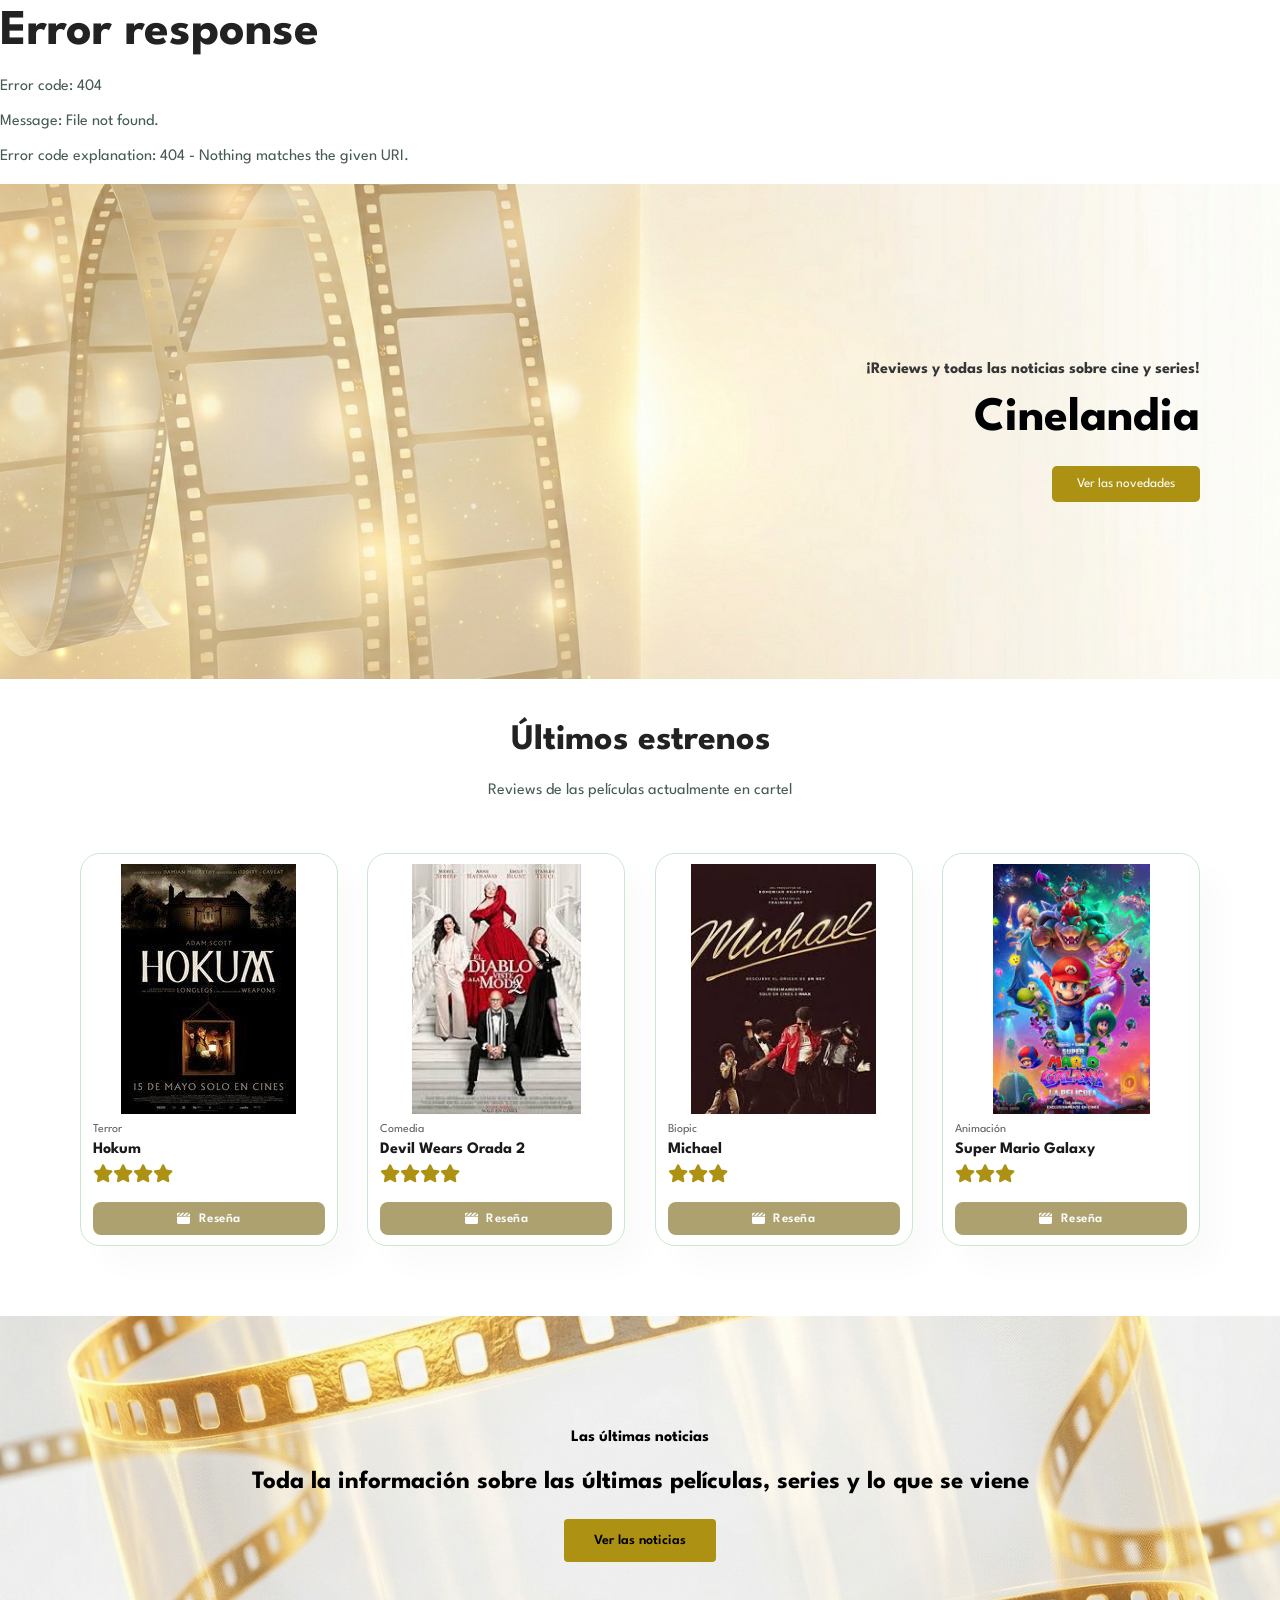
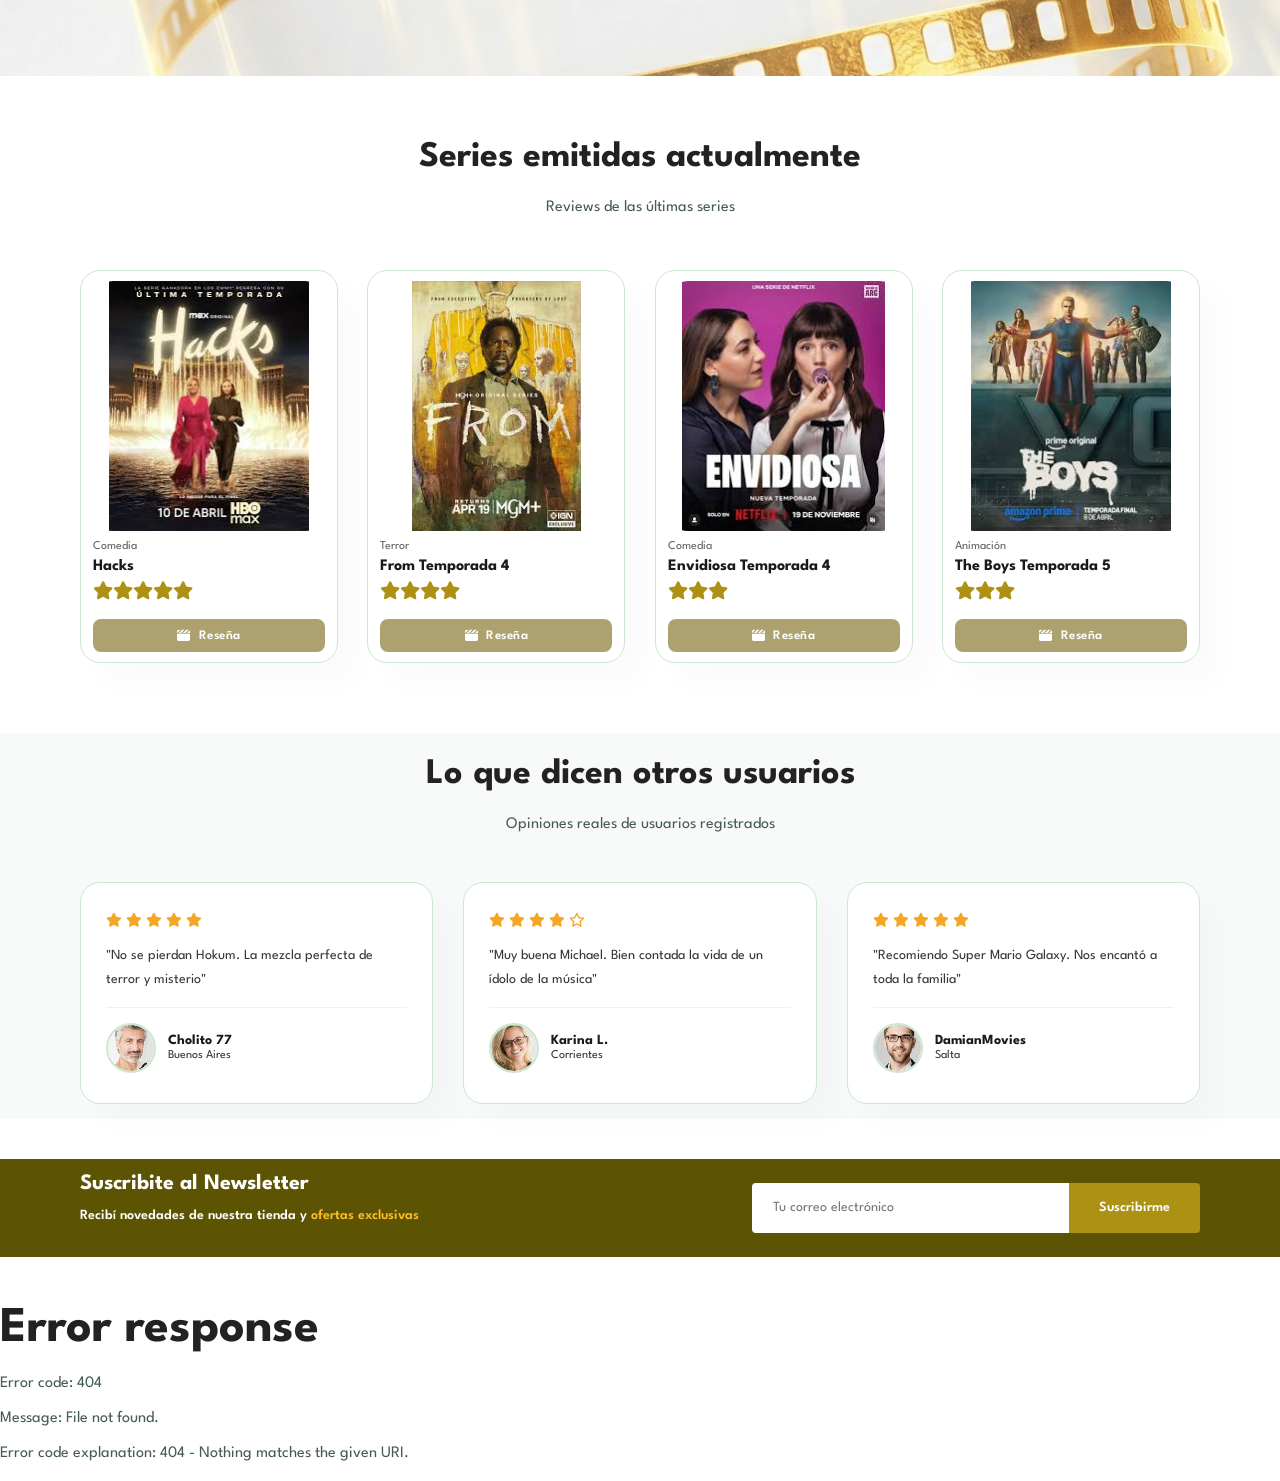
==== index.html @ fbcbed67 "Arreglar js" ====
<!DOCTYPE html>
<html lang="es">

<head>
    <meta charset="UTF-8">
    <meta http-equiv="X-UA-Compatible" content="IE=edge">
    <meta name="viewport" content="width=device-width, initial-scale=1.0">
    <title>Cinelandia</title>
    <!-- Font Awesome: librería de íconos -->
    <link rel="stylesheet" href="https://cdnjs.cloudflare.com/ajax/libs/font-awesome/6.5.2/css/all.min.css">
    <!-- Hoja de estilos principal -->
    <link rel="stylesheet" href="styles.css">
    <script src="js/loadComponents.js"></script>
</head>

<body>

    <div id="header-container"></div>

    <main>

        <!-- ==================== HERO ==================== -->
        <!-- Sección principal con imagen de fondo y llamada a la acción -->
        <section class="hero">
            <div class="hero-content">
                <h4>¡Reviews y todas las noticias sobre cine y series!</h4>
                <h1>Cinelandia</h1>
                <button>Ver las novedades</button>
            </div>
        </section>

        <!-- ==================== PELICULAS ==================== -->
        <!-- Sección de peliculas destacadas usando Flexbox -->
        <section class="section-productos section-p1">
            <h2>Últimos estrenos</h2>
            <p>Reviews de las películas actualmente en cartel</p>
            <div class="productos-container">

                <!-- Card de producto -->
                <div class="producto">
                    <img src="img/productos/Hokum.jpg" alt="Hokum">
                    <div class="producto-descripcion">
                        <span>Terror</span>
                        <h5>Hokum</h5>
                        <h4><i class="fa-solid fa-star"></i><i class="fa-solid fa-star"></i><i class="fa-solid fa-star"></i><i class="fa-solid fa-star"></i></h4>
                    </div>
                    <a href="#" class="carrito">
                        <i class="fa-solid fa-clapperboard"></i> Reseña
                    </a>
                </div>

                <div class="producto">
                    <img src="img/productos/DevilWearsPrada2.jpg" alt="Devil Wears Prada 2">
                    <div class="producto-descripcion">
                        <span>Comedia</span>
                        <h5>Devil Wears Orada 2</h5>
                        <h4><i class="fa-solid fa-star"></i><i class="fa-solid fa-star"></i><i class="fa-solid fa-star"></i><i class="fa-solid fa-star"></i></h4>
                    </div>
                    <a href="#" class="carrito">
                        <i class="fa-solid fa-clapperboard"></i> Reseña
                    </a>
                </div>

                <div class="producto">
                    <img src="img/productos/Michael.jpg" alt="Michael">
                    <div class="producto-descripcion">
                        <span>Biopic</span>
                        <h5>Michael</h5>
                        <h4><i class="fa-solid fa-star"></i><i class="fa-solid fa-star"></i><i class="fa-solid fa-star"></i></h4>
                    </div>
                    <a href="#" class="carrito">
                        <i class="fa-solid fa-clapperboard"></i> Reseña
                    </a>
                </div>

                <div class="producto">
                    <img src="img/productos/SuperMarioGalaxy.jpg" alt="Super Mario Galaxy">
                    <div class="producto-descripcion">
                        <span>Animación</span>
                        <h5>Super Mario Galaxy</h5>
                        <h4><i class="fa-solid fa-star"></i><i class="fa-solid fa-star"></i><i class="fa-solid fa-star"></i></h4>
                    </div>
                    <a href="#" class="carrito">
                        <i class="fa-solid fa-clapperboard"></i> Reseña
                    </a>
                </div>
            </div>
        </section>

        <!-- ==================== BANNER ==================== -->
        <!-- Sección promocional sobre las noticias con imagen de fondo -->
        <section class="banner section-m1">
            <h4>Las últimas noticias</h4>
            <h2>Toda la información sobre las últimas películas, series y lo que se viene</h2>
            <button>Ver las noticias</button>
        </section>

        <!-- ==================== SERIES ==================== -->
        <!-- Sección de series destacadas usando Flexbox -->
        <section class="section-productos section-p2">
            <h2>Series emitidas actualmente</h2>
            <p>Reviews de las últimas series</p>
            <div class="productos-container">

                <!-- Card de producto -->
                <div class="producto">
                    <img src="img/productos/Hacks.jpg" alt="Hacks">
                    <div class="producto-descripcion">
                        <span>Comedia</span>
                        <h5>Hacks</h5>
                        <h4><i class="fa-solid fa-star"></i><i class="fa-solid fa-star"></i><i class="fa-solid fa-star"></i><i class="fa-solid fa-star"></i><i class="fa-solid fa-star"></i></h4>
                    </div>
                    <a href="#" class="carrito">
                        <i class="fa-solid fa-clapperboard"></i> Reseña
                    </a>
                </div>

                <div class="producto">
                    <img src="img/productos/From4.jpg" alt="From Temporada 4">
                    <div class="producto-descripcion">
                        <span>Terror</span>
                        <h5>From Temporada 4</h5>
                        <h4><i class="fa-solid fa-star"></i><i class="fa-solid fa-star"></i><i class="fa-solid fa-star"></i><i class="fa-solid fa-star"></i></h4>
                    </div>
                    <a href="#" class="carrito">
                        <i class="fa-solid fa-clapperboard"></i> Reseña
                    </a>
                </div>

                <div class="producto">
                    <img src="img/productos/Envidiosa4.jpg" alt="Envidiosa Temporada 4">
                    <div class="producto-descripcion">
                        <span>Comedia</span>
                        <h5>Envidiosa Temporada 4</h5>
                        <h4><i class="fa-solid fa-star"></i><i class="fa-solid fa-star"></i><i class="fa-solid fa-star"></i></h4>
                    </div>
                    <a href="#" class="carrito">
                        <i class="fa-solid fa-clapperboard"></i> Reseña
                    </a>
                </div>

                <div class="producto">
                    <img src="img/productos/TheBoys5.jpg" alt="The Boys Temporada 5">
                    <div class="producto-descripcion">
                        <span>Animación</span>
                        <h5>The Boys Temporada 5</h5>
                        <h4><i class="fa-solid fa-star"></i><i class="fa-solid fa-star"></i><i class="fa-solid fa-star"></i></h4>
                    </div>
                    <a href="#" class="carrito">
                        <i class="fa-solid fa-clapperboard"></i> Reseña
                    </a>
                </div>
            </div>
        </section>

        <!-- ==================== RESEÑAS ==================== -->
        <!-- Sección de opiniones de clientes usando CSS Grid (3 columnas) -->
        <section class="section-resenias section-p1 section-m1">
            <h2>Lo que dicen otros usuarios</h2>
            <p>Opiniones reales de usuarios registrados</p>
            <div class="resenias-container">

                <div class="resenia-card">
                    <div class="resenia-estrellas">
                        <i class="fas fa-star"></i>
                        <i class="fas fa-star"></i>
                        <i class="fas fa-star"></i>
                        <i class="fas fa-star"></i>
                        <i class="fas fa-star"></i>
                    </div>
                    <p>"No se pierdan Hokum. La mezcla perfecta de terror y misterio"</p>
                    <div class="resenia-autor">
                        <img src="img/people/Cholito77.png" alt="Cholito77">
                        <div>
                            <h5>Cholito 77</h5>
                            <span>Buenos Aires</span>
                        </div>
                    </div>
                </div>

                <div class="resenia-card">
                    <div class="resenia-estrellas">
                        <i class="fas fa-star"></i>
                        <i class="fas fa-star"></i>
                        <i class="fas fa-star"></i>
                        <i class="fas fa-star"></i>
                        <i class="far fa-star"></i>
                    </div>
                    <p>"Muy buena Michael. Bien contada la vida de un ídolo de la música"</p>
                    <div class="resenia-autor">
                        <img src="img/people/Karina L..png" alt="Karina L.">
                        <div>
                            <h5>Karina L.</h5>
                            <span>Corrientes</span>
                        </div>
                    </div>
                </div>

                <div class="resenia-card">
                    <div class="resenia-estrellas">
                        <i class="fas fa-star"></i>
                        <i class="fas fa-star"></i>
                        <i class="fas fa-star"></i>
                        <i class="fas fa-star"></i>
                        <i class="fas fa-star"></i>
                    </div>
                    <p>"Recomiendo Super Mario Galaxy. Nos encantó a toda la familia"</p>
                    <div class="resenia-autor">
                        <img src="img/people/DamianMovies.png" alt="DamianMovies">
                        <div>
                            <h5>DamianMovies</h5>
                            <span>Salta</span>
                        </div>
                    </div>
                </div>

            </div>
        </section>

                <!-- ==================== NEWSLETTER ==================== -->
        <!-- Sección de suscripción por email -->
        <section class="newsletter section-p1 section-m1">
            <div class="newstext">
                <h4>Suscribite al Newsletter</h4>
                <p>Recibí novedades de nuestra tienda y <span>ofertas exclusivas</span></p>
            </div>
            <div class="form">
                <input type="text" placeholder="Tu correo electrónico">
                <button>Suscribirme</button>
            </div>
        </section>

    </main>

    <div id="footer-container"></div>
    <script src="js/script.js"></script>
</body>

</html>
---- styles.css ----
/* ============================================================
   ESTILOS GENERALES
   Fuente, reset de márgenes, modo oscuro, paddings y tamaños base
   ============================================================ */

/* Google Fonts - Fuente principal del proyecto */
@import url("https://fonts.googleapis.com/css2?family=Spartan:wght@100;200;300;400;500;600;700;800;900&display=swap");

:root{

    --bg:#ffffff;

    --text:#222;

    --header:#ffffff;

    --card:#ffffff;

    --newsletter:#041e42;

}


/* ===============================
   BOTÓN MODO OSCURO
================================ */

.dark-btn{
    margin-left:20px;
    padding:8px 12px;
    border-radius:6px;
    border:2px solid #088178;
    background:white;
    color:#088178;
    cursor:pointer;
    transition:.3s;
    font-size:18px;
}

.dark-btn:hover{

    background:#088178;
    color:white;
}

body{
    background:var(--bg);
    color:var(--text);
}
.header{
    background:var(--header);
}
.newsletter{

    background:var(--newsletter);
}

/* Reset general: elimina márgenes y paddings por defecto del navegador */
* {
    margin: 0;
    padding: 0;
    box-sizing: border-box;
    font-family: "Spartan", sans-serif;
}

html {
    scroll-behavior: smooth;
}

/* Tipografía base */
h1 {
    font-size: 50px;
    line-height: 64px;
    color: #222;
}

h2 {
    font-size: 36px;
    line-height: 54px;
    color: #222;
}

h4 {
    font-size: 20px;
    color: #222;
}

h6 {
    font-weight: 700;
    font-size: 12px;
}

p {
    font-size: 16px;
    color: #465b52;
    margin: 15px 0 20px 0;
}

body {
    width: 100%;
}


/* Clases utilitarias de espaciado reutilizadas en varias secciones */
.section-p1 {
    padding: 15px 80px;
}

/* Clases utilitarias de espaciado reutilizadas en varias secciones */
.section-p2 {
    padding: 15px 80px;
}

.section-m1 {
    margin: 40px 0;
}


/* ============================================================
   HEADER Y NAVEGACIÓN
   Barra superior fija con logo y menú
   ============================================================ */

.header {
    display: flex;
    align-items: center;
    justify-content: space-between;
    padding: 20px 80px;
    background-color: #000000;
    box-shadow: 0 5px 15px rgba(0, 0, 0, 0.06);
    /* El header queda fijo en la parte superior al hacer scroll */
    z-index: 999;
    position: sticky;
    top: 0;
    left: 0;
}

/* Lista de navegación horizontal */
.navbar {
    display: flex;
    align-items: center;
    justify-content: center;
}

.navbar li {
    list-style: none;
    padding: 0 20px;
}

.navbar a.active {
    color:#088178;
    border-bottom:2px solid #088178;
}

.navbar a {
    text-decoration: none;
    font-size: 16px;
    font-weight: 600;
    color: #ffffff;
    transition: 0.3s ease;
}

.navbar a:hover {
    color: #ad9112;
}

/* Botón hamburguesa - oculto en desktop, visible en mobile */
.mobile {
    display: none;
    align-items: center;
}

/* Botón cerrar menú mobile */
.close {
    display: none;
}

/* Responsive: menú deslizante desde la derecha en pantallas pequeñas */
@media (max-width: 799px) {
    .navbar {
        display: flex;
        flex-direction: column;
        align-items: flex-start;
        justify-content: flex-start;
        position: fixed;
        top: 0;
        right: -300px;
        height: 100vh;
        width: 300px;
        background-color: #e3e6f3;
        box-shadow: 0 40px 60px rgba(0, 0, 0, 0.1);
        padding: 80px 0 0 10px;
        transition: 0.3s;
    }

    .navbar li {
        margin-bottom: 25px;
    }

    .mobile {
        display: flex;
        align-items: center;
    }

    .mobile i {
        color: #1a1a1a;
        font-size: 24px;
        padding-left: 20px;
    }

    /* Clase que se agrega con JS para mostrar el menú */
    .active {
        right: 0px;
    }

    .close {
        display: initial;
        position: absolute;
        top: 30px;
        left: 30px;
        color: #222;
        font-size: 24px;
    }
}


/* ============================================================
   HERO
   Sección principal con imagen de fondo y texto destacado
   ============================================================ */

.hero {
    background-image: url('../img/hero_banner_image.png');
    display: flex;
    align-items: center;
    justify-content: flex-end;
    height: 55vh;
    width: 100%;
    background-size: cover;
    background-position: top 5% center;
    padding: 0 80px;
    margin-bottom: 20px;
}

.hero .hero-content {
    width: 50%;
    display: flex;
    flex-direction: column;
    align-items: flex-end;
    text-align: center;
    z-index: 1;
}

.hero .hero-content h4 {
    color: #343535;
    margin-bottom: 10px;
    font-size: 1rem;
}

.hero .hero-content h2 {
    color: #424242;
    font-size: 2.5rem;
    margin-bottom: 10px;
}

.hero .hero-content h1 {
    color: #000103;
    font-size: 3rem;
    margin-bottom: 15px;
}

.hero .hero-content p {
    color: #555;
    margin-bottom: 20px;
}

.hero .hero-content button {
    background-color: #ad9112;
    color: white;
    border: none;
    padding: 12px 25px;
    border-radius: 5px;
    cursor: pointer;
    transition: background-color 0.3s ease;
}

.hero .hero-content button:hover {
    background-color: #8a7502;
}

/* Responsive Hero */
@media (max-width: 1200px) {
    .hero { padding: 0 60px; }
    .hero .hero-content { width: 55%; }
}

@media (max-width: 992px) {
    .hero { height: 85vh; padding: 0 60px; }
    .hero .hero-content { width: 60%; }
    .hero .hero-content h1 { font-size: 2.5rem; }
    .hero .hero-content h2 { font-size: 2.2rem; }
    .hero .hero-content p { font-size: 0.9rem; }
}

@media (max-width: 768px) {
    .hero {
        height: 70vh;
        padding: 0 40px;
        justify-content: center;
        background-position: top center;
    }
    .hero .hero-content {
        width: 80%;
        align-items: center;
        text-align: center;
    }
    .hero .hero-content h4 { font-size: 0.9rem; }
    .hero .hero-content h2 { font-size: 1.8rem; }
    .hero .hero-content h1 { font-size: 2.2rem; }
}

@media (max-width: 480px) {
    .hero { height: 60vh; padding: 0 20px; background-position: 55% center; }
    .hero .hero-content { width: 100%; }
    .hero .hero-content h4 { font-size: 0.8rem; }
    .hero .hero-content h2 { font-size: 1.5rem; }
    .hero .hero-content h1 { font-size: 1.8rem; margin-bottom: 10px; }
    .hero .hero-content p { font-size: 0.8rem; margin-bottom: 15px; }
    .hero .hero-content button { padding: 10px 20px; font-size: 0.9rem; }
}


/* ============================================================
   SECCIÓN PRODUCTOS
   Grilla de cards con imagen, descripción y precio
   Usa Flexbox para distribuir los productos
   ============================================================ */

.section-productos {
    text-align: center;
}

/* Contenedor Flexbox de las cards */
.section-productos .productos-container {
    display: flex;
    justify-content: space-between;
    padding-top: 20px;
    flex-wrap: wrap;
}

/* Card individual de producto */
.section-productos .productos-container .producto {
    width: 23%;
    min-width: 250px;
    margin: 15px 0;
    padding: 10px 12px;
    border-radius: 20px;
    border: 1px solid #cce7d0;
    cursor: pointer;
    box-shadow: 20px 20px 30px rgba(0, 0, 0, 0.02);
    transition: 0.8s ease;
    position: relative;
    display: flex;
    flex-direction: column;
}

.section-productos .productos-container .producto img {
    width: 100%;
    border-radius: 20px;
    height: 250px;
    object-fit: contain;
    display: block;
}

/* Descripción dentro de la card */
.section-productos .productos-container .producto .producto-descripcion {
    text-align: start;
    padding: 10px 0;
    min-height: 80px;
    display: flex;
    flex-direction: column;
    justify-content: flex-start;
    flex-grow: 1;
}

.section-productos .productos-container .producto .producto-descripcion span {
    color: #606063;
    font-size: 12px;
}

.section-productos .productos-container .producto .producto-descripcion h5 {
    padding-top: 7px;
    color: #1a1a1a;
    font-size: 16px;
}

/* Precio del producto */
.section-productos .productos-container .producto .producto-descripcion h4 {
    padding-top: 7px;
    font-size: 18px;
    font-weight: 700;
    color: #ad9112;
    margin-top: auto;
}

/* Efecto hover en la card */
.section-productos .productos-container .producto:hover {
    box-shadow: 20px 20px 30px rgba(0, 0, 0, 0.15);
}

/* Botón agregar al carrito */
.section-productos .productos-container .producto .carrito {
    display: flex;
    align-items: center;
    justify-content: center;
    gap: 8px;
    width: 100%;
    padding: 10px 0;
    margin-top: 8px;
    border-radius: 8px;
    background-color: #ada26f;
    color: #fff;
    font-size: 13px;
    font-weight: 600;
    text-decoration: none;
    letter-spacing: 0.5px;
    transition: background-color 0.3s ease;
}

.section-productos .productos-container .producto .carrito:hover {
    background-color: #867a45;
}

/* Responsive Productos */
@media (max-width: 1200px) {
    .section-productos .productos-container { justify-content: space-around; }
    .section-productos .productos-container .producto { margin: 15px 10px; }
}

@media (max-width: 992px) {
    .section-productos h2 { font-size: 1.8rem; }
    .section-productos p { font-size: 0.9rem; }
    .section-productos .productos-container .producto { width: 30%; min-width: 220px; }
}

@media (max-width: 768px) {
    .section-productos .productos-container .producto { width: 45%; min-width: 200px; }
    .section-productos .productos-container { justify-content: space-between; }
}

@media (max-width: 576px) {
    .section-productos { padding: 20px 10px; }
    .section-productos h2 { font-size: 1.5rem; }
    .section-productos .productos-container .producto { width: 100%; min-width: unset; margin: 10px 0; }
    .section-productos .productos-container .producto .producto-descripcion h5 { font-size: 13px; }
}


/* ============================================================
   BANNER
   Sección con imagen de fondo y texto promocional
   ============================================================ */

.banner {
    width: 100%;
    height: 40vh;
    background-image: url(img/banner/image_26705666.png);
    background-repeat: no-repeat;
    background-size: cover;
    background-position: center;
    display: flex;
    flex-direction: column;
    justify-content: center;
    align-items: center;
    text-align: center;
}

.banner h4 {
    color: #000000;
    font-size: 16px;
}

.banner h2 {
    color: #000000;
    font-size: 25px;
    padding: 10px 0;
}

.banner span {
    color: #ef3636;
}

.banner button {
    font-size: 14px;
    font-weight: 600;
    padding: 15px 30px;
    color: #000;
    background-color: #ad9112;
    border-radius: 4px;
    cursor: pointer;
    border: none;
    outline: none;
    transition: 0.2s;
}

.banner button:hover {
    background: #8a7502;
    color: #fff;
}

/* Responsive Banner */
@media (max-width: 1200px) {
    .banner { padding: 0 60px; }
    .banner h2 { font-size: 28px; }
}

@media (max-width: 992px) {
    .banner { height: 35vh; }
    .banner h2 { font-size: 26px; }
}

@media (max-width: 768px) {
    .banner { height: 30vh; padding: 0 20px; }
    .banner h4 { font-size: 14px; }
    .banner h2 { font-size: 22px; }
    .banner button { padding: 12px 20px; }
}

@media (max-width: 576px) {
    .banner { height: 25vh; }
    .banner h4 { font-size: 12px; }
    .banner h2 { font-size: 18px; }
    .banner button { padding: 10px 15px; font-size: 12px; }
}


/* ============================================================
   NEWSLETTER
   Sección de suscripción con fondo oscuro e input de email
   ============================================================ */

.newsletter {
    display: flex;
    justify-content: space-between;
    flex-wrap: wrap;
    align-items: center;
    background-repeat: no-repeat;
    background-position: 20% 30%;
    background-color: #5c5303;
}

.newsletter h4 {
    font-size: 22px;
    font-weight: 700;
    color: #fff;
}

.newsletter p {
    font-size: 14px;
    font-weight: 600;
    color: #ffffff;
}

.newsletter p span {
    color: #ffbd27;
}

/* Formulario de suscripción */
.newsletter .form {
    display: flex;
    width: 40%;
}

.newsletter .form input {
    height: 3.125rem;
    padding: 0 1.25rem;
    font-size: 14px;
    width: 100%;
    border: 1px solid transparent;
    border-radius: 4px 0 0 4px;
    outline: none;
}

.newsletter .form button {
    font-size: 14px;
    font-weight: 600;
    padding: 15px 30px;
    color: #fff;
    background-color: #ad9112;
    white-space: nowrap;
    border-radius: 0 4px 4px 0;
    cursor: pointer;
    border: none;
    outline: none;
    transition: 0.2s;
}

/* Responsive Newsletter */
@media (max-width: 1200px) {
    .newsletter { padding: 40px 60px; }
    .newsletter .form { width: 45%; }
}

@media (max-width: 992px) {
    .newsletter .form { width: 80%; }
}

@media (max-width: 768px) {
    .newsletter { flex-direction: column; align-items: flex-start; }
    .newsletter .newstext { margin-bottom: 20px; width: 100%; }
}

@media (max-width: 480px) {
    .newsletter { padding: 20px 10px; }
    .newsletter h4 { font-size: 18px; }
    .newsletter .form { width: 100%; }
    .newsletter .form button { padding: 12px 15px; }
}


/* ============================================================
   FOOTER
   Pie de página con columnas de información
   ============================================================ */

footer {
    display: flex;
    flex-wrap: wrap;
    justify-content: space-between;
}

footer .col {
    display: flex;
    flex-direction: column;
    align-items: flex-start;
    margin-bottom: 20px;
}

footer h4 {
    font-size: 14px;
    padding-bottom: 20px;
}

footer p {
    font-size: 13px;
    margin: 0 0 8px 0;
}

footer a {
    font-size: 13px;
    text-decoration: none;
    color: #222;
    margin-bottom: 10px;
}

footer .follow {
    margin-top: 20px;
}

footer .follow i {
    color: #465b52;
    padding-right: 4px;
    cursor: pointer;
}

/* Imágenes de tiendas de apps */
footer .install .row img {
    margin: 10px 0 15px 0;
    border: 1px solid #000000;
    border-radius: 6px;
}

footer .follow i:hover,
footer a:hover {
    color: #088178;
}

footer .copyright {
    width: 100%;
    text-align: center;
}

/* Responsive Footer */
@media (max-width: 1200px) {
    footer { padding: 40px 60px; }
    footer .col { padding-right: 20px; }
}

@media (max-width: 992px) {
    footer { padding: 40px 20px; }
    footer .col { width: 45%; margin-bottom: 25px; }
}

@media (max-width: 768px) {
    footer .col { width: 48%; }
    footer .copyright { margin-top: 20px; }
}

@media (max-width: 480px) {
    footer { flex-direction: column; }
    footer .col { width: 100%; margin-bottom: 30px; }
    footer .copyright { margin-top: 10px; font-size: 13px; }
}


/* ============================================================
   SECCIÓN RESEÑAS
   Opiniones de clientes usando CSS Grid de 3 columnas
   ============================================================ */

.section-resenias {
    text-align: center;
    background-color: #f8faf9;
}

.section-resenias h2 {
    font-size: 36px;
    color: #222;
}

.section-resenias > p {
    color: #465b52;
    margin-bottom: 30px;
}

/* Grid de 3 columnas para las cards */
.resenias-container {
    display: grid;
    grid-template-columns: repeat(3, 1fr);
    gap: 30px;
    padding-top: 20px;
}

/* Card individual de reseña */
.resenia-card {
    background-color: #fff;
    border: 1px solid #cce7d0;
    border-radius: 20px;
    padding: 30px 25px;
    box-shadow: 20px 20px 30px rgba(0, 0, 0, 0.02);
    transition: 0.3s ease;
    text-align: left;
    display: flex;
    flex-direction: column;
    gap: 15px;
}

.resenia-card:hover {
    box-shadow: 20px 20px 30px rgba(0, 0, 0, 0.1);
    transform: translateY(-4px);
}

/* Estrellas de calificación */
.resenia-estrellas i {
    color: #f5a623;
    font-size: 14px;
}

.resenia-card > p {
    font-size: 14px;
    color: #353535;
    line-height: 1.7;
    margin: 0;
    flex-grow: 1;
}

/* Datos del autor de la reseña */
.resenia-autor {
    display: flex;
    align-items: center;
    gap: 12px;
    border-top: 1px solid #e8f5e9;
    padding-top: 15px;
    margin-top: auto;
}

.resenia-autor img {
    width: 50px;
    height: 50px;
    border-radius: 50%;
    object-fit: cover;
    border: 2px solid #cce7d0;
}

.resenia-autor h5 {
    font-size: 14px;
    font-weight: 700;
    color: #1a1a1a;
    margin: 0;
}

.resenia-autor span {
    font-size: 12px;
    color: #313131;
}

/* Responsive Reseñas */
@media (max-width: 992px) {
    .resenias-container {
        grid-template-columns: repeat(2, 1fr);
    }
}

@media (max-width: 480px) {
    .section-resenias { padding: 20px 15px; }
    .section-resenias h2 { font-size: 26px; }
    .resenias-container {
        grid-template-columns: 1fr;
        gap: 20px;
    }
}

/* ===============================
   DARK MODE
================================ */

body.dark{

    --bg:#121212;

    --text:#f4f4f4;

    --header:#1b1b1b;

    --card:#232323;

    --newsletter:#181818;

}

body.dark input,
body.dark textarea{

    background:#2d2d2d;

    color:white;

    border:1px solid #555;

}

body.dark footer{

    background:#1b1b1b;

}

body.dark .form-details{

    background:#181818;

}

body.dark a{

    color:white;

}

body.dark .navbar li a{

    color:white;

}

body.dark .dark-btn{

    background:#333;

    color:white;

    border-color:#888;

}
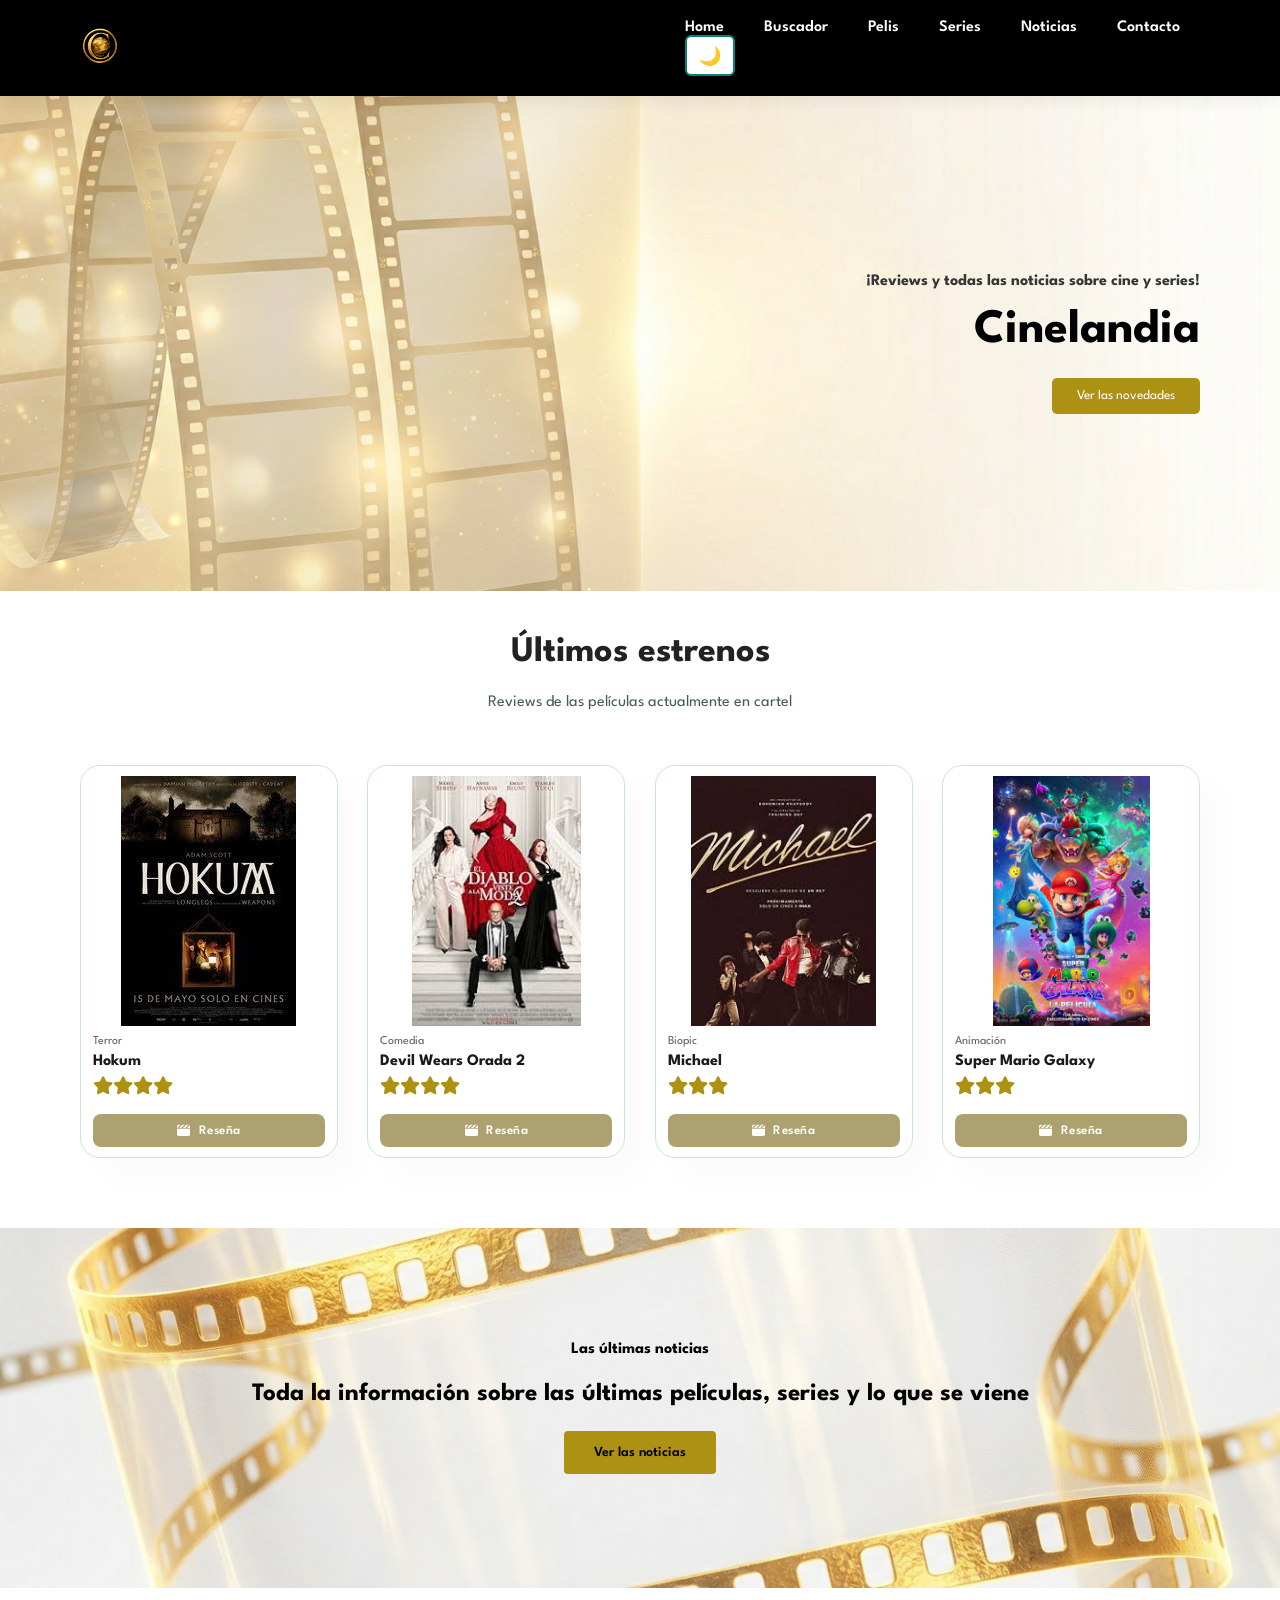
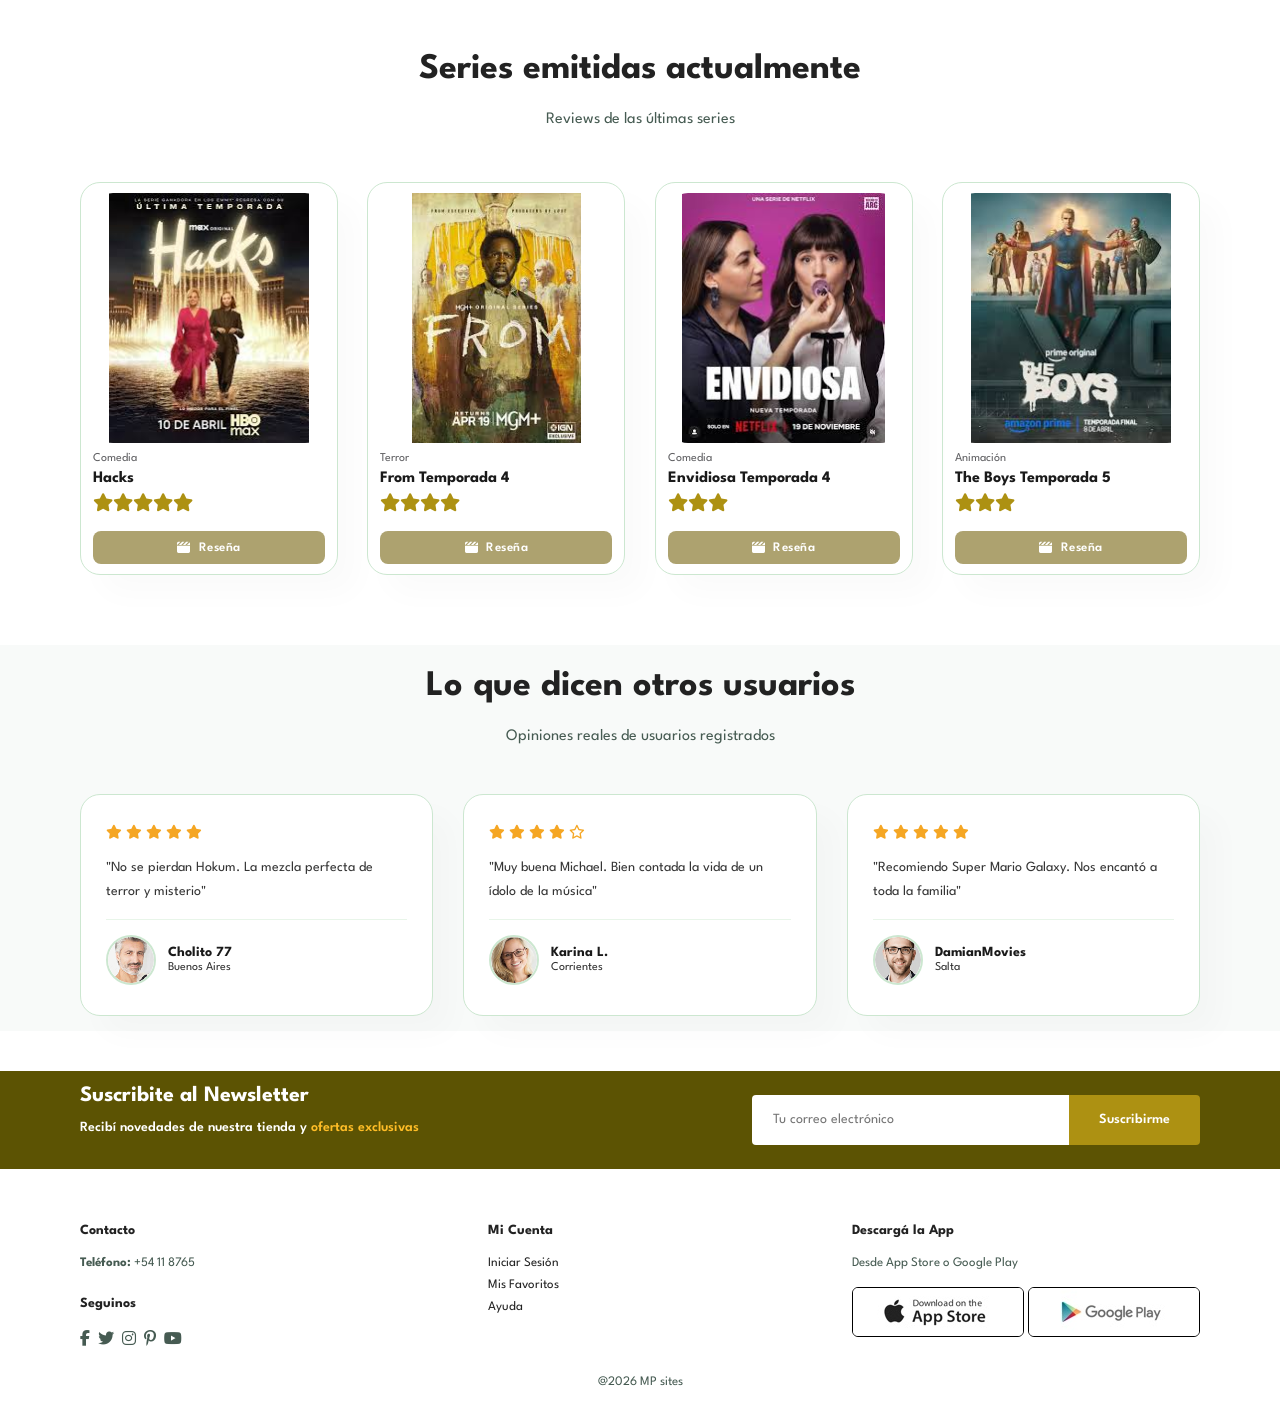
==== commit 43d6ba4d: "Corregir error 404" ====
--- a/index.html
+++ b/index.html
@@ -10,12 +10,40 @@
     <link rel="stylesheet" href="https://cdnjs.cloudflare.com/ajax/libs/font-awesome/6.5.2/css/all.min.css">
     <!-- Hoja de estilos principal -->
     <link rel="stylesheet" href="styles.css">
-    <script src="js/loadComponents.js"></script>
 </head>
 
 <body>
 
-    <div id="header-container"></div>
+        <!-- ==================== HEADER ==================== -->
+    <!-- Barra de navegación fija en la parte superior -->
+    <header class="header">
+        <a href="../index.html">
+            <img src="../img/logo_cinelandia.png" class="logo" alt="Logo Cinelandia" width="40px" height="40px">
+        </a>
+        <div>
+            <ul id="navbar" class="navbar">
+              <li><a href="../index.html">Home</a></li>
+              <li><a href="../buscador/buscador.html">Buscador</a></li>
+              <li><a href="../pelis/pelis.html">Pelis</a></li>
+              <li><a href="series.html">Series</a></li>
+              <li><a href="../noticias/noticias.html">Noticias</a></li>
+              <li><a href="../contacto/contacto.html">Contacto</a></li>
+            </ul>
+            <button
+        id="darkModeBtn"
+        class="dark-btn"
+        aria-label="Modo oscuro">
+        🌙
+    </button>
+        </div>
+        <!-- Versión mobile: ícono hamburguesa -->
+        <div class="mobile">
+            <a href="pages/carrito.html">
+                <i class="fa fa-shopping-bag" aria-hidden="true"></i>
+            </a>
+            <i id="bar" class="fas fa-outdent"></i>
+        </div>
+    </header>
 
     <main>
 
@@ -232,7 +260,43 @@
 
     </main>
 
-    <div id="footer-container"></div>
+    <!-- ==================== FOOTER ==================== -->
+    <!-- Pie de página con información de contacto y enlaces -->
+    <footer class="section-p1">
+        <div class="col">
+            <h4>Contacto</h4>
+            <p><strong>Teléfono:</strong> +54 11 8765</p>
+            <div class="follow">
+                <h4>Seguinos</h4>
+                <div class="icon">
+                    <i class="fab fa-facebook-f"></i>
+                    <i class="fab fa-twitter"></i>
+                    <i class="fab fa-instagram"></i>
+                    <i class="fab fa-pinterest-p"></i>
+                    <i class="fab fa-youtube"></i>
+                </div>
+            </div>
+        </div>
+        <div class="col">
+            <h4>Mi Cuenta</h4>
+            <a href="#">Iniciar Sesión</a>
+            <a href="#">Mis Favoritos</a>
+            <a href="#">Ayuda</a>
+        </div>
+        <div class="col install">
+            <h4>Descargá la App</h4>
+            <p>Desde App Store o Google Play</p>
+            <div class="row">
+                <img src="img/pay/app.jpg" alt="App Store">
+                <img src="img/pay/play.jpg" alt="Google Play">
+            </div>
+            
+        </div>
+        <div class="copyright">
+            <p>@2026 MP sites</p>
+        </div>
+    </footer>
+    
     <script src="js/script.js"></script>
 </body>
 
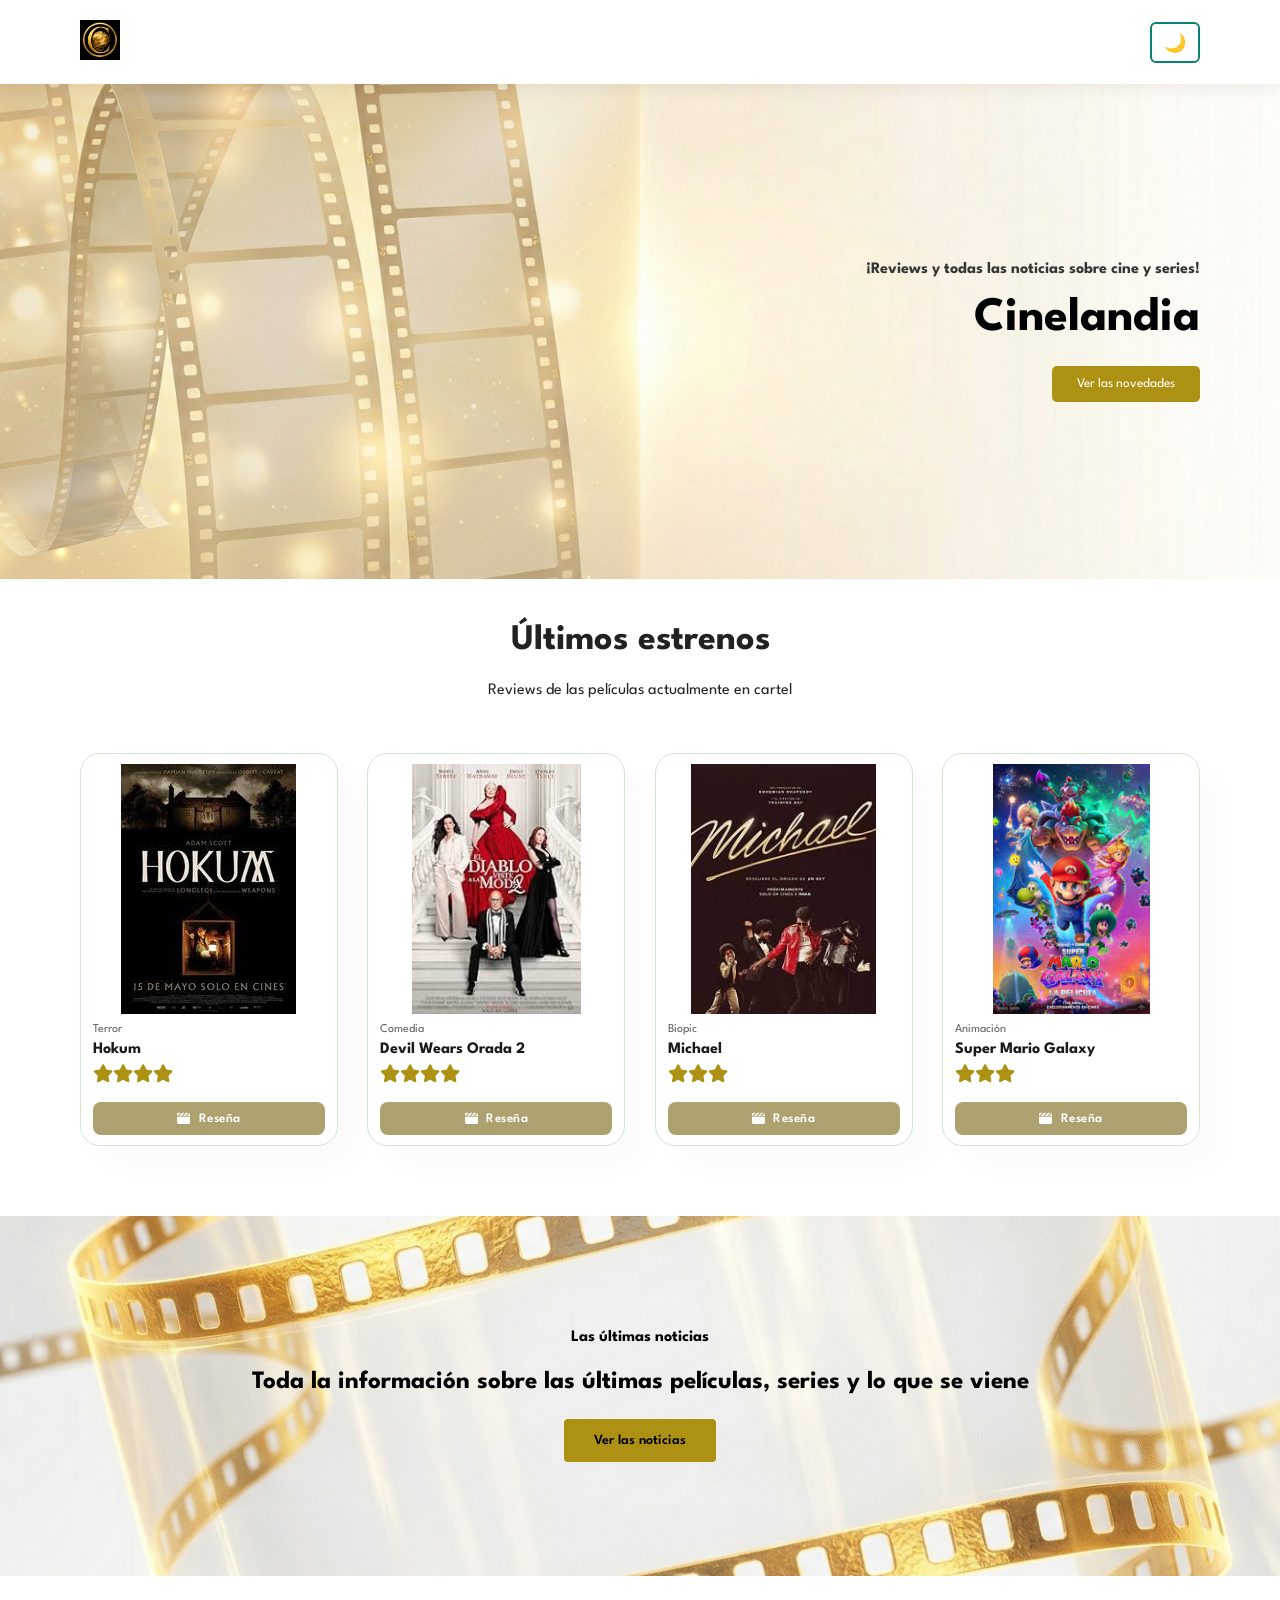
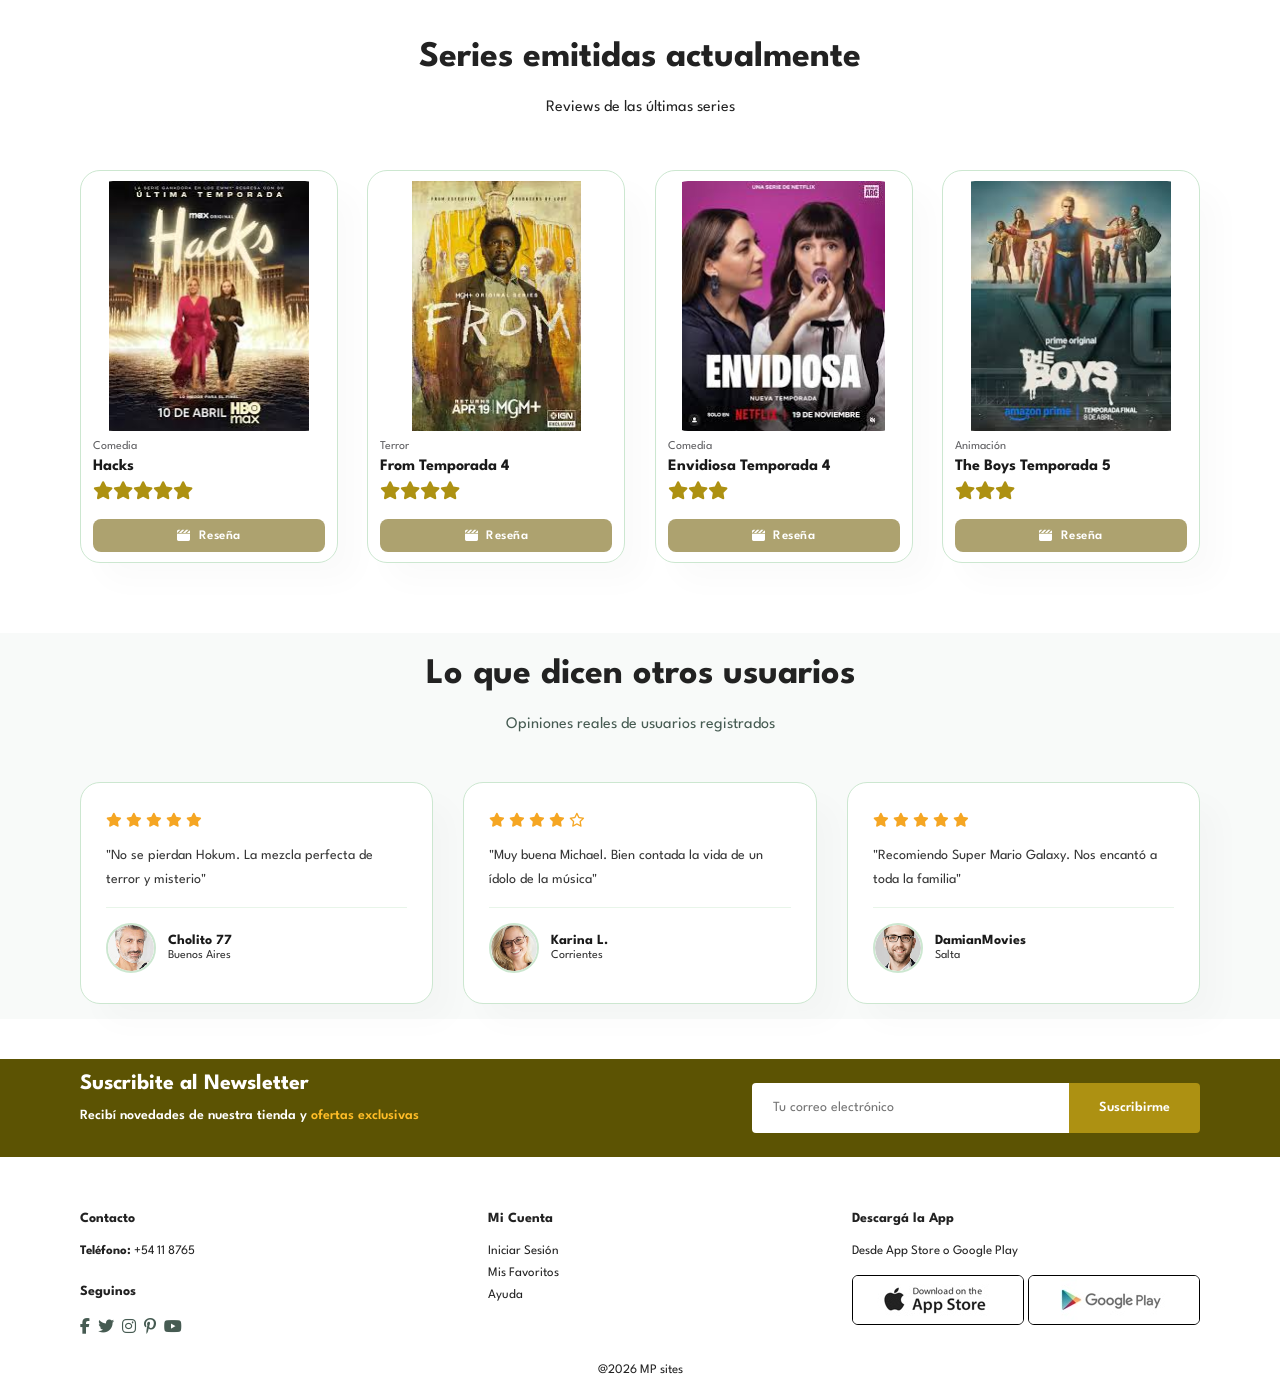
==== commit 3785dd16: "Corregir página index y contacto" ====
--- a/index.html
+++ b/index.html
@@ -17,25 +17,25 @@
         <!-- ==================== HEADER ==================== -->
     <!-- Barra de navegación fija en la parte superior -->
     <header class="header">
-        <a href="../index.html">
-            <img src="../img/logo_cinelandia.png" class="logo" alt="Logo Cinelandia" width="40px" height="40px">
+        <a href="index.html">
+            <img src="img/logo_cinelandia.png" class="logo" alt="Logo Cinelandia" width="40px" height="40px">
         </a>
         <div>
             <ul id="navbar" class="navbar">
-              <li><a href="../index.html">Home</a></li>
-              <li><a href="../buscador/buscador.html">Buscador</a></li>
-              <li><a href="../pelis/pelis.html">Pelis</a></li>
-              <li><a href="series.html">Series</a></li>
-              <li><a href="../noticias/noticias.html">Noticias</a></li>
-              <li><a href="../contacto/contacto.html">Contacto</a></li>
+              <li><a href="index.html">Home</a></li>
+              <li><a href="buscador/buscador.html">Buscador</a></li>
+              <li><a href="pelis/pelis.html">Pelis</a></li>
+              <li><a href="series/series.html">Series</a></li>
+              <li><a href="noticias/noticias.html">Noticias</a></li>
+              <li><a href="contacto/contacto.html">Contacto</a></li>
             </ul>
+        </div>
             <button
-        id="darkModeBtn"
-        class="dark-btn"
-        aria-label="Modo oscuro">
-        🌙
-    </button>
-        </div>
+            id="darkModeBtn"
+            class="dark-btn"
+            aria-label="Modo oscuro">
+            🌙
+            </button>
         <!-- Versión mobile: ícono hamburguesa -->
         <div class="mobile">
             <a href="pages/carrito.html">
@@ -296,7 +296,7 @@
             <p>@2026 MP sites</p>
         </div>
     </footer>
-    
+
     <script src="js/script.js"></script>
 </body>
 
--- a/styles.css
+++ b/styles.css
@@ -8,15 +8,11 @@
 
 :root{
 
-    --bg:#ffffff;
-
     --text:#222;
 
     --header:#ffffff;
 
     --card:#ffffff;
-
-    --newsletter:#041e42;
 
 }
 
@@ -44,8 +40,9 @@
 }
 
 body{
-    background:var(--bg);
-    color:var(--text);
+width:100%;
+background:var(--bg);
+color:var(--text);
 }
 .header{
     background:var(--header);
@@ -71,18 +68,18 @@
 h1 {
     font-size: 50px;
     line-height: 64px;
-    color: #222;
+    color: var(--text);
 }
 
 h2 {
     font-size: 36px;
     line-height: 54px;
-    color: #222;
+    color: var(--text);
 }
 
 h4 {
     font-size: 20px;
-    color: #222;
+    color: var(--text);
 }
 
 h6 {
@@ -92,12 +89,8 @@
 
 p {
     font-size: 16px;
-    color: #465b52;
+    color: var(--text);
     margin: 15px 0 20px 0;
-}
-
-body {
-    width: 100%;
 }
 
 
@@ -126,7 +119,6 @@
     align-items: center;
     justify-content: space-between;
     padding: 20px 80px;
-    background-color: #000000;
     box-shadow: 0 5px 15px rgba(0, 0, 0, 0.06);
     /* El header queda fijo en la parte superior al hacer scroll */
     z-index: 999;
@@ -230,7 +222,7 @@
    ============================================================ */
 
 .hero {
-    background-image: url('../img/hero_banner_image.png');
+    background-image: url('img/hero_banner_image.png');
     display: flex;
     align-items: center;
     justify-content: flex-end;
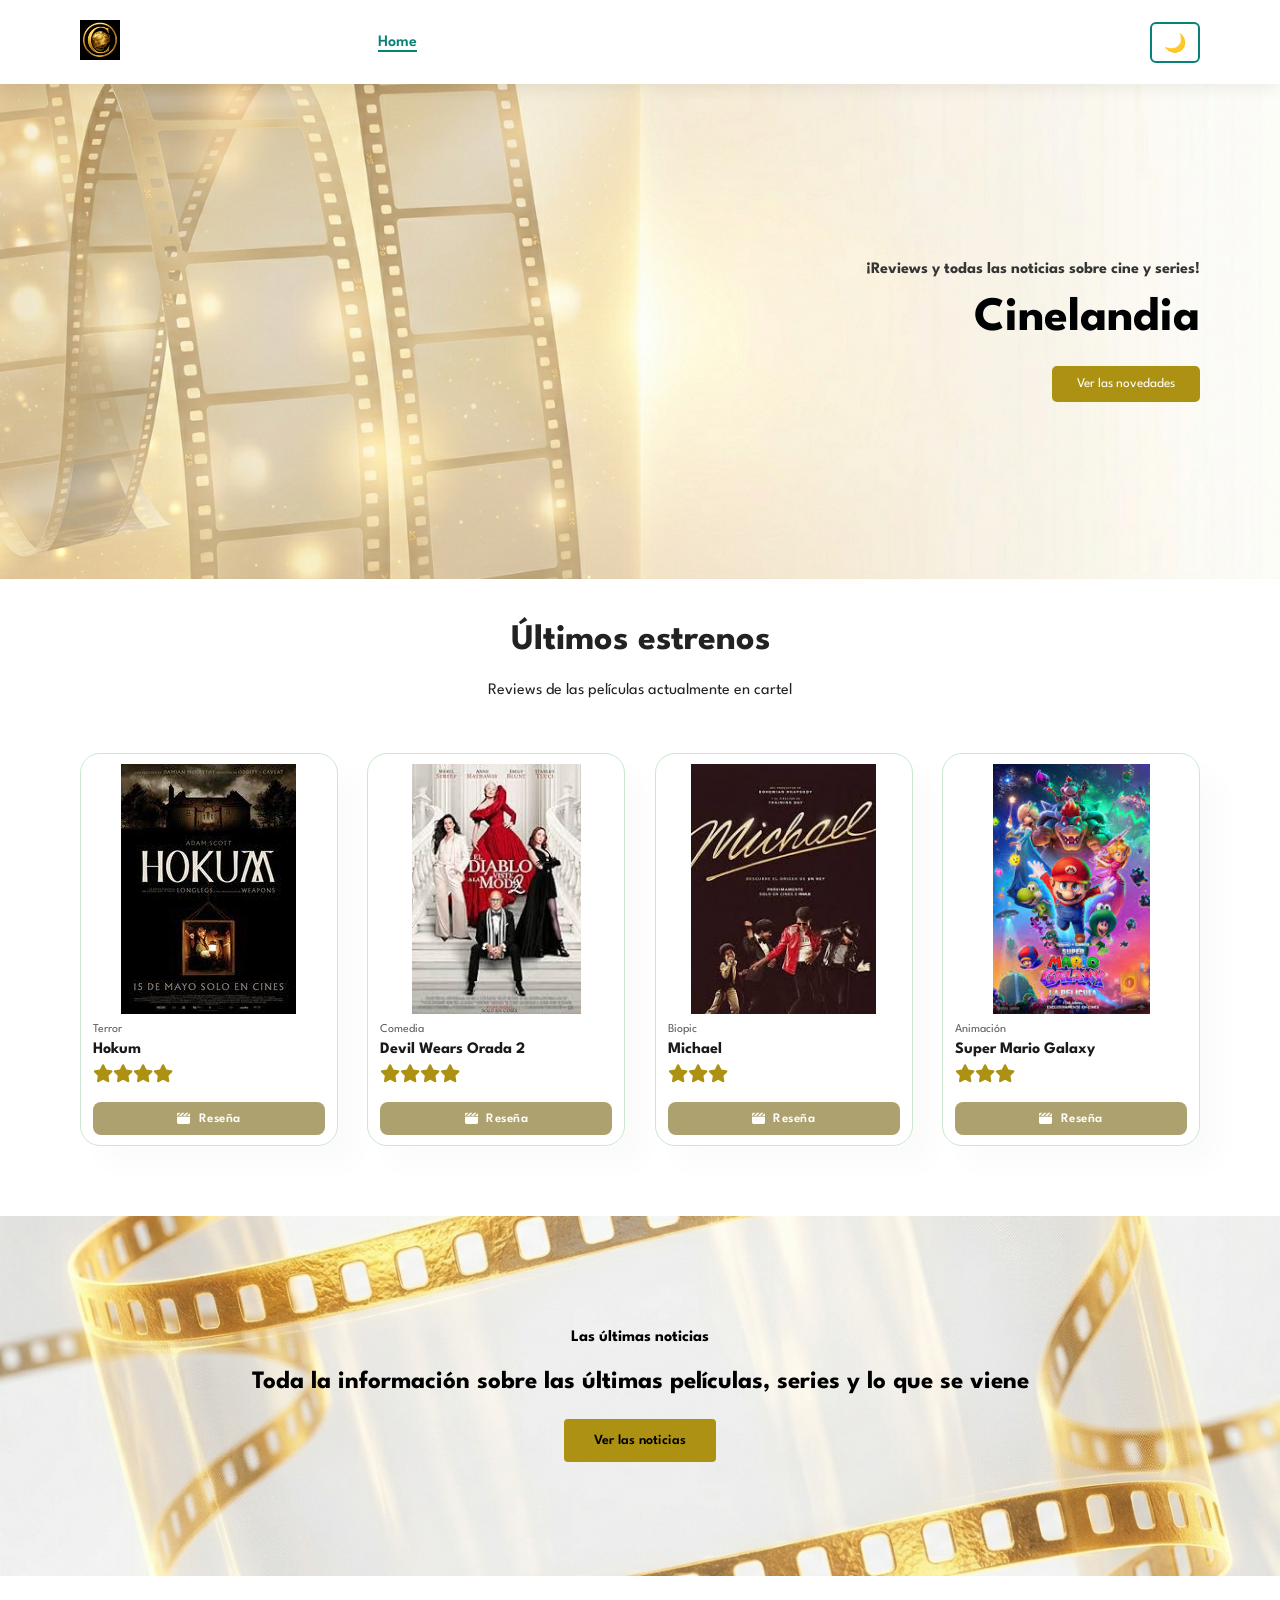
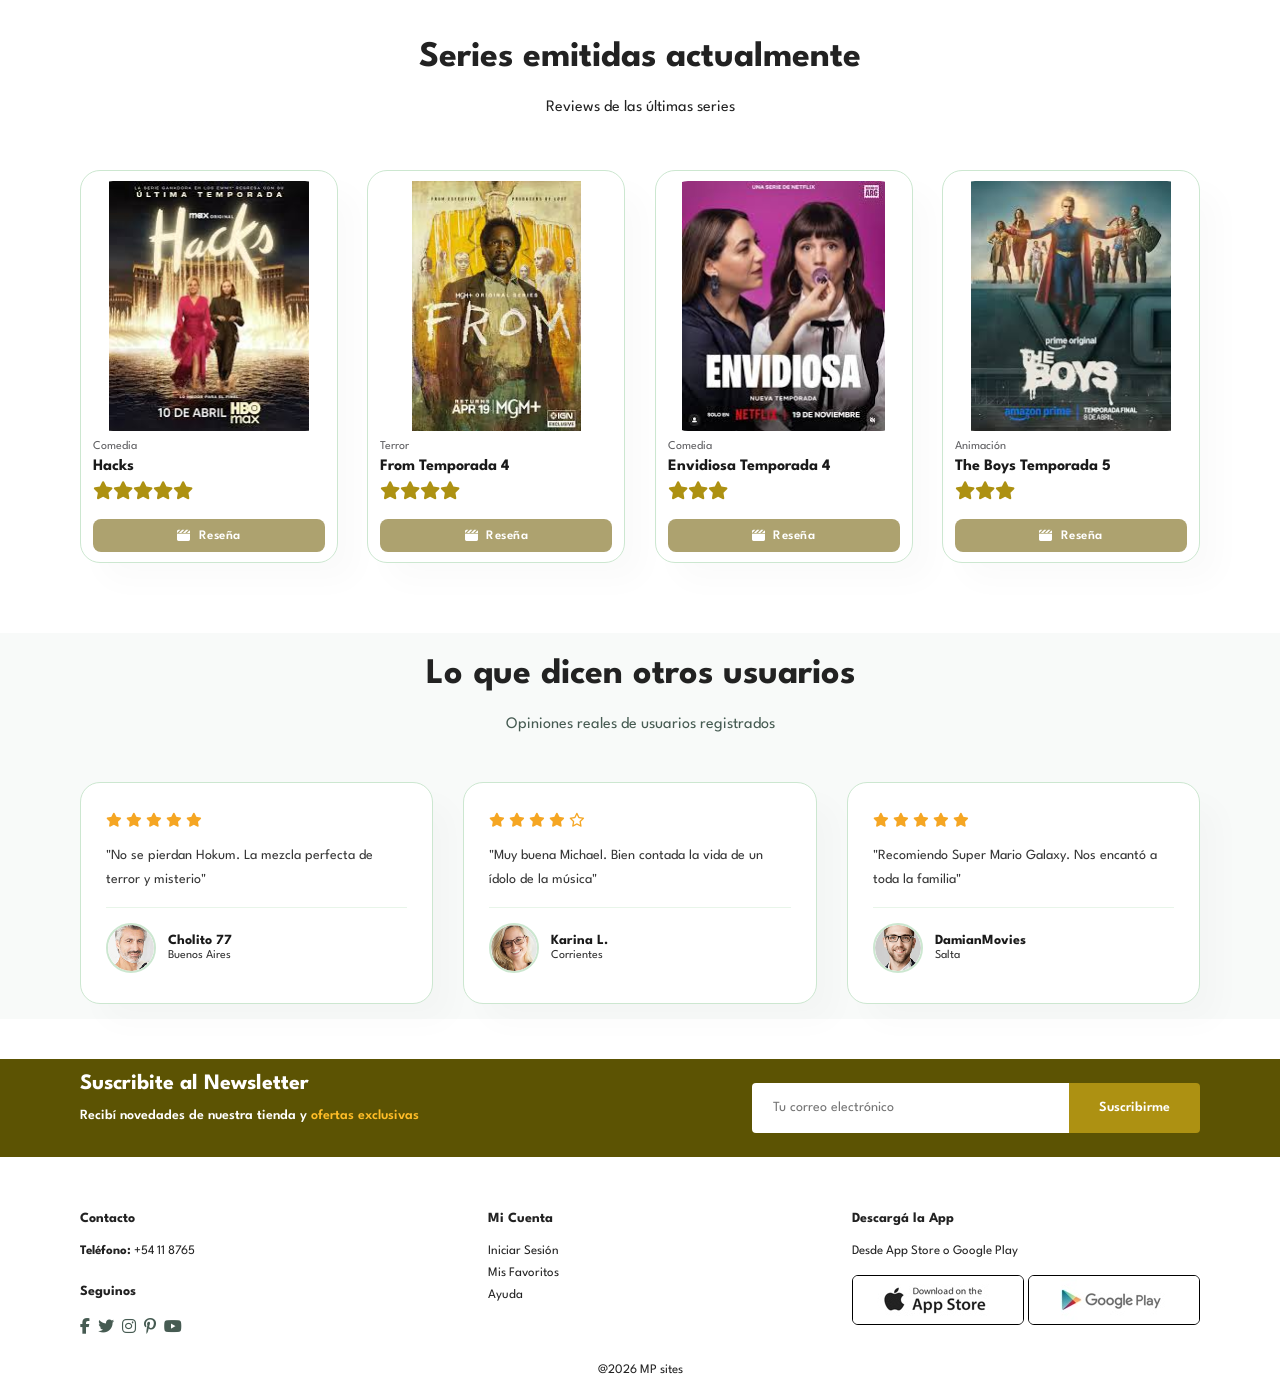
==== commit 28a7d21f: "corregir menu contacto y home" ====
--- a/index.html
+++ b/index.html
@@ -22,7 +22,7 @@
         </a>
         <div>
             <ul id="navbar" class="navbar">
-              <li><a href="index.html">Home</a></li>
+              <li><a class="active"href="index.html">Home</a></li>
               <li><a href="buscador/buscador.html">Buscador</a></li>
               <li><a href="pelis/pelis.html">Pelis</a></li>
               <li><a href="series/series.html">Series</a></li>
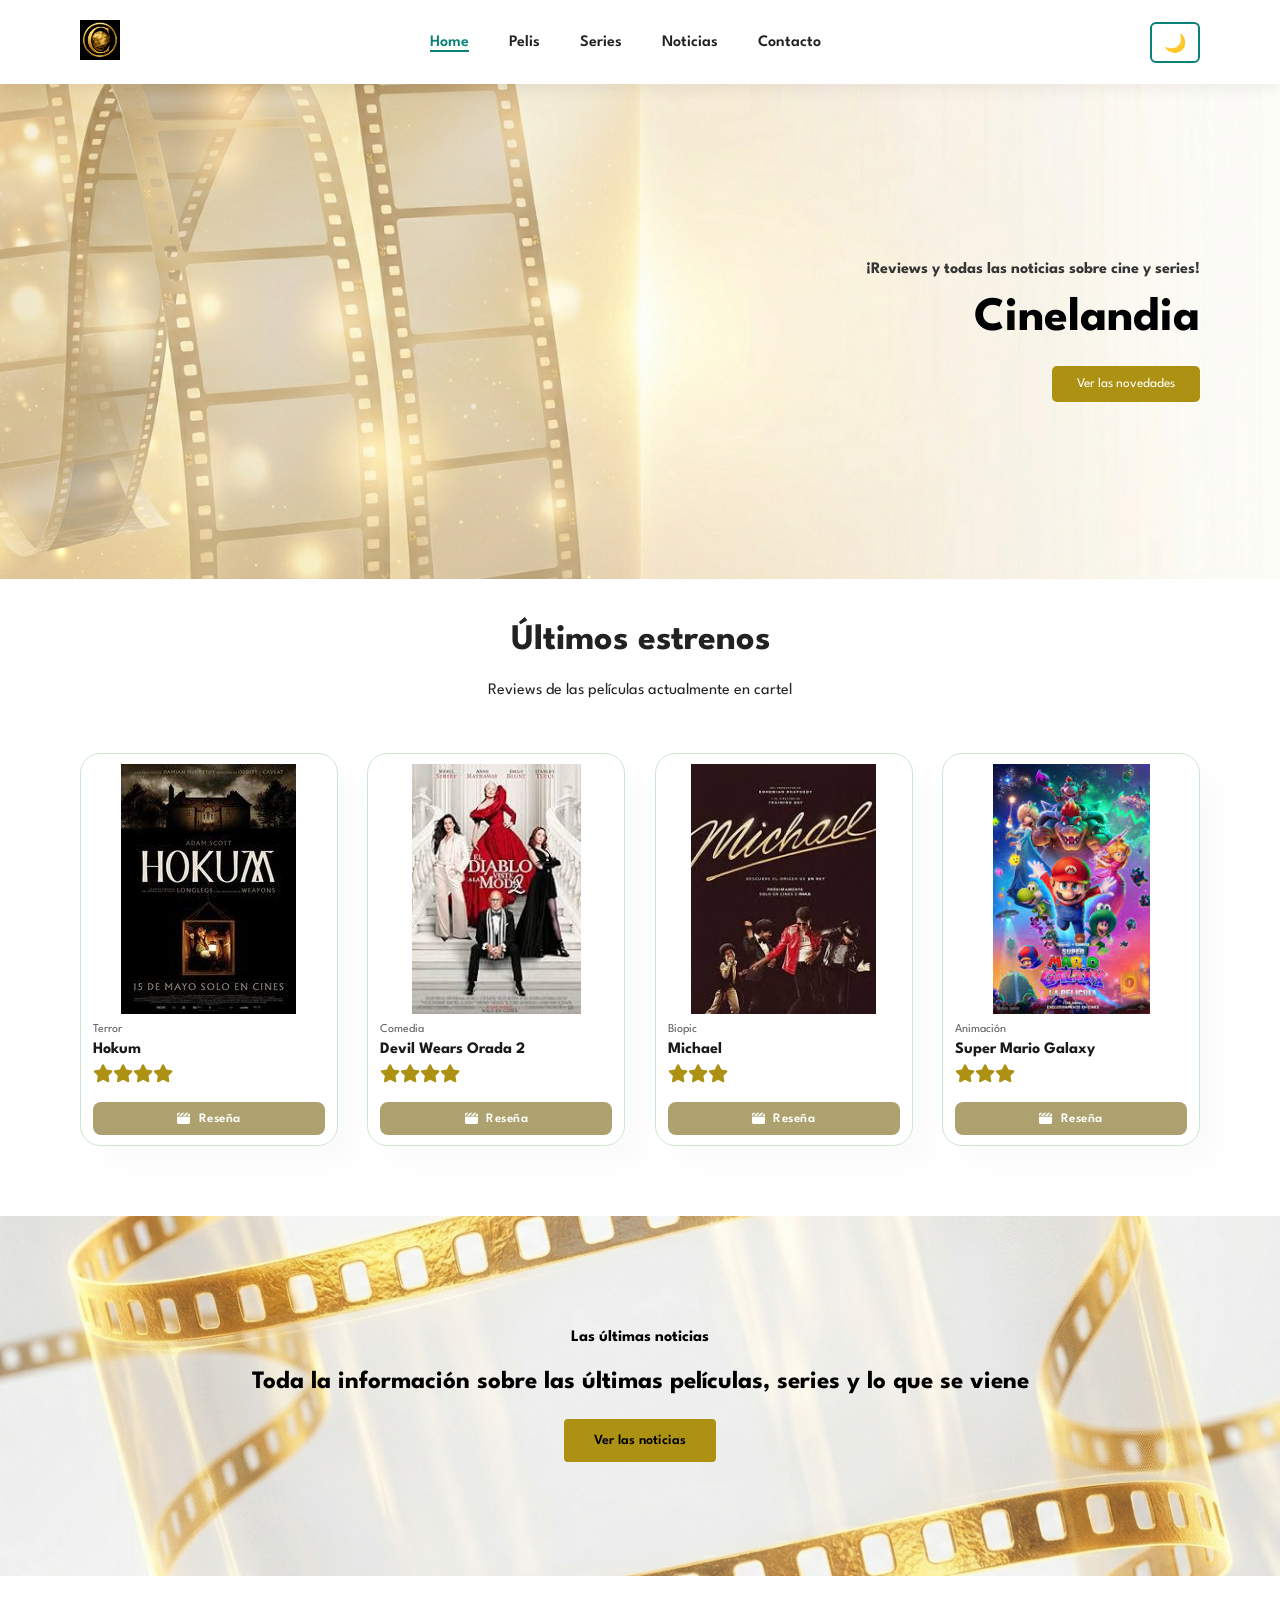
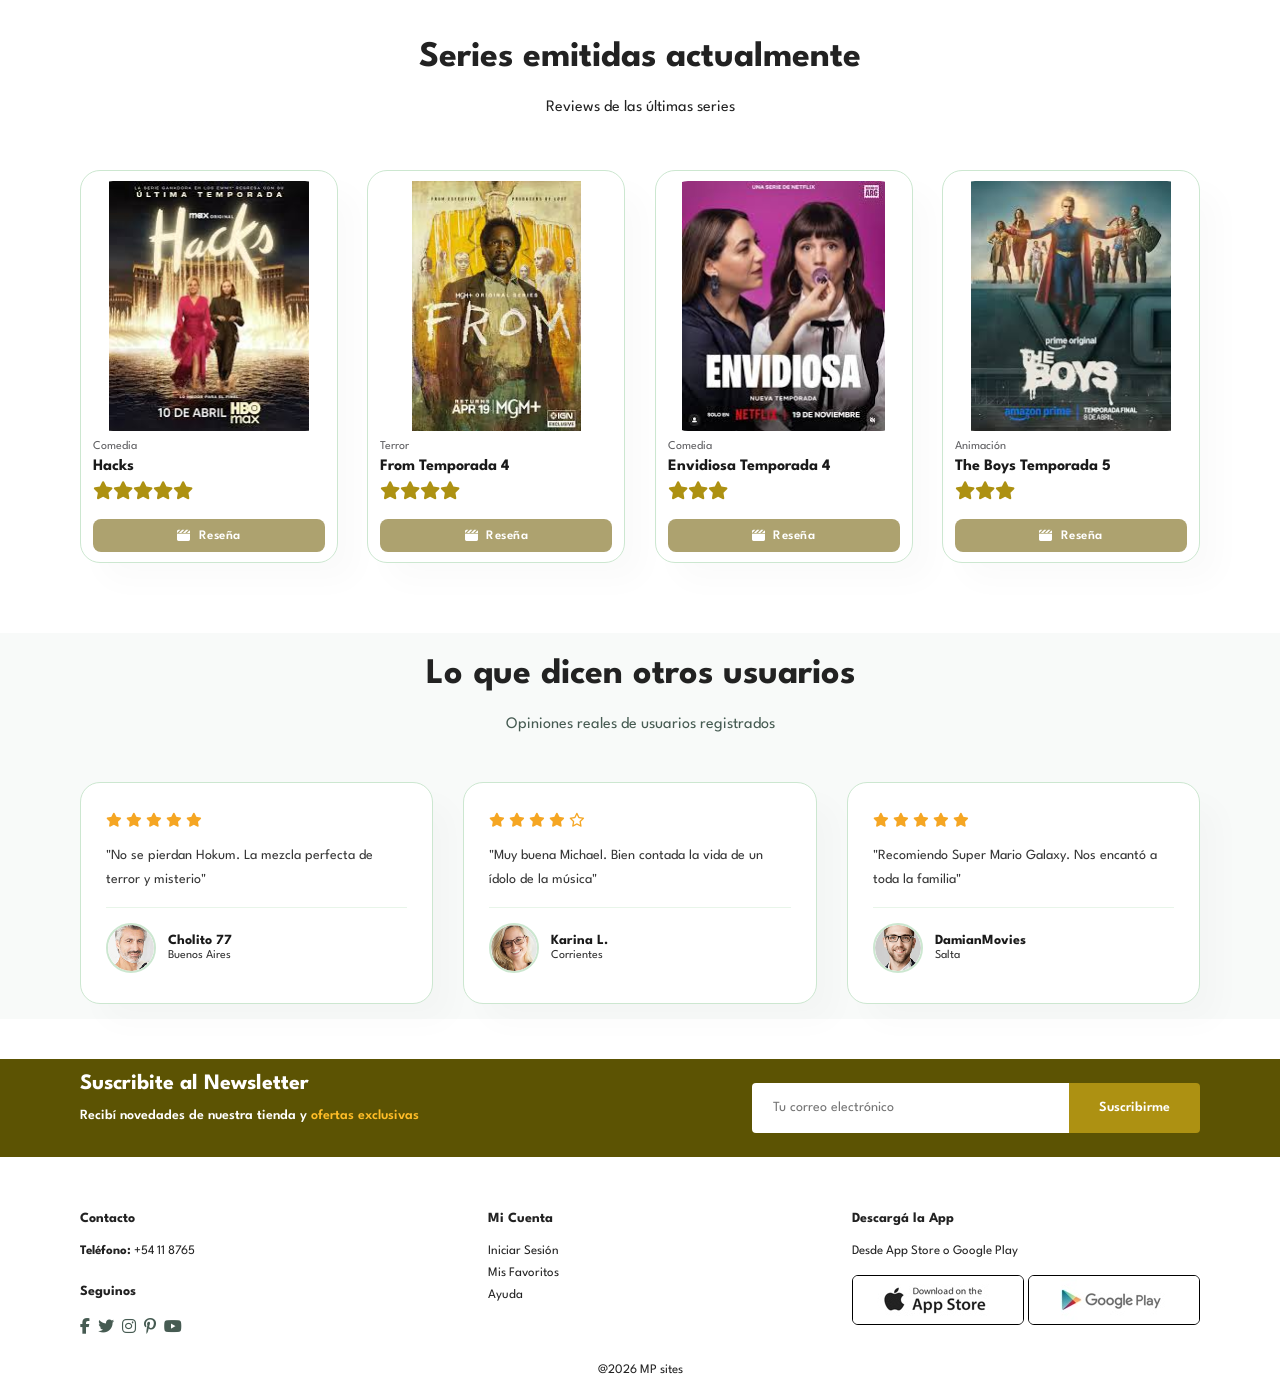
==== commit 855c8fb0: "ajustes en noticias" ====
--- a/index.html
+++ b/index.html
@@ -5,7 +5,10 @@
     <meta charset="UTF-8">
     <meta http-equiv="X-UA-Compatible" content="IE=edge">
     <meta name="viewport" content="width=device-width, initial-scale=1.0">
-    <title>Cinelandia</title>
+    <meta property="og:title" content="Cinelandia">
+    <meta property="og:image" content="img/hero_banner_image.png">
+    <meta name="description" content="Cinelandia. Descubrí películas, series y noticias del mundo del cine.">
+    <title>Cinelandia - Home</title>
     <!-- Font Awesome: librería de íconos -->
     <link rel="stylesheet" href="https://cdnjs.cloudflare.com/ajax/libs/font-awesome/6.5.2/css/all.min.css">
     <!-- Hoja de estilos principal -->
@@ -23,7 +26,6 @@
         <div>
             <ul id="navbar" class="navbar">
               <li><a class="active"href="index.html">Home</a></li>
-              <li><a href="buscador/buscador.html">Buscador</a></li>
               <li><a href="pelis/pelis.html">Pelis</a></li>
               <li><a href="series/series.html">Series</a></li>
               <li><a href="noticias/noticias.html">Noticias</a></li>
--- a/styles.css
+++ b/styles.css
@@ -6,14 +6,30 @@
 /* Google Fonts - Fuente principal del proyecto */
 @import url("https://fonts.googleapis.com/css2?family=Spartan:wght@100;200;300;400;500;600;700;800;900&display=swap");
 
-:root{
-
-    --text:#222;
-
-    --header:#ffffff;
-
-    --card:#ffffff;
-
+:root {
+    --bg: #ffffff;
+    --surface: #f8f9fa;
+    --header: #ffffff;
+    --text: #222222;
+    --text-secondary: #555555;
+    --primary: #088178;
+    --accent: #ad9112;
+    --border: #dcdcdc;
+    --contact-name:#000000;
+    --contact-text:#555555;
+}
+
+body.dark {
+    --bg: #121212;
+    --surface: #1e1e1e;
+    --header: #1b1b1b;
+    --text: #f4f4f4;
+    --text-secondary: #c0c0c0;
+    --primary: #26a69a;
+    --accent: #d4af37;
+    --border: #444444;
+    --contact-name:#ffffff;
+    --contact-text:#d0d0d0;
 }
 
 
@@ -48,7 +64,6 @@
     background:var(--header);
 }
 .newsletter{
-
     background:var(--newsletter);
 }
 
@@ -148,7 +163,7 @@
     text-decoration: none;
     font-size: 16px;
     font-weight: 600;
-    color: #ffffff;
+    color:var(--header-text);
     transition: 0.3s ease;
 }
 
@@ -849,18 +864,12 @@
 
 }
 
-body.dark .navbar li a{
+body.dark .dark-btn{
+
+    background:#333;
 
     color:white;
 
-}
-
-body.dark .dark-btn{
-
-    background:#333;
-
-    color:white;
-
     border-color:#888;
 
 }
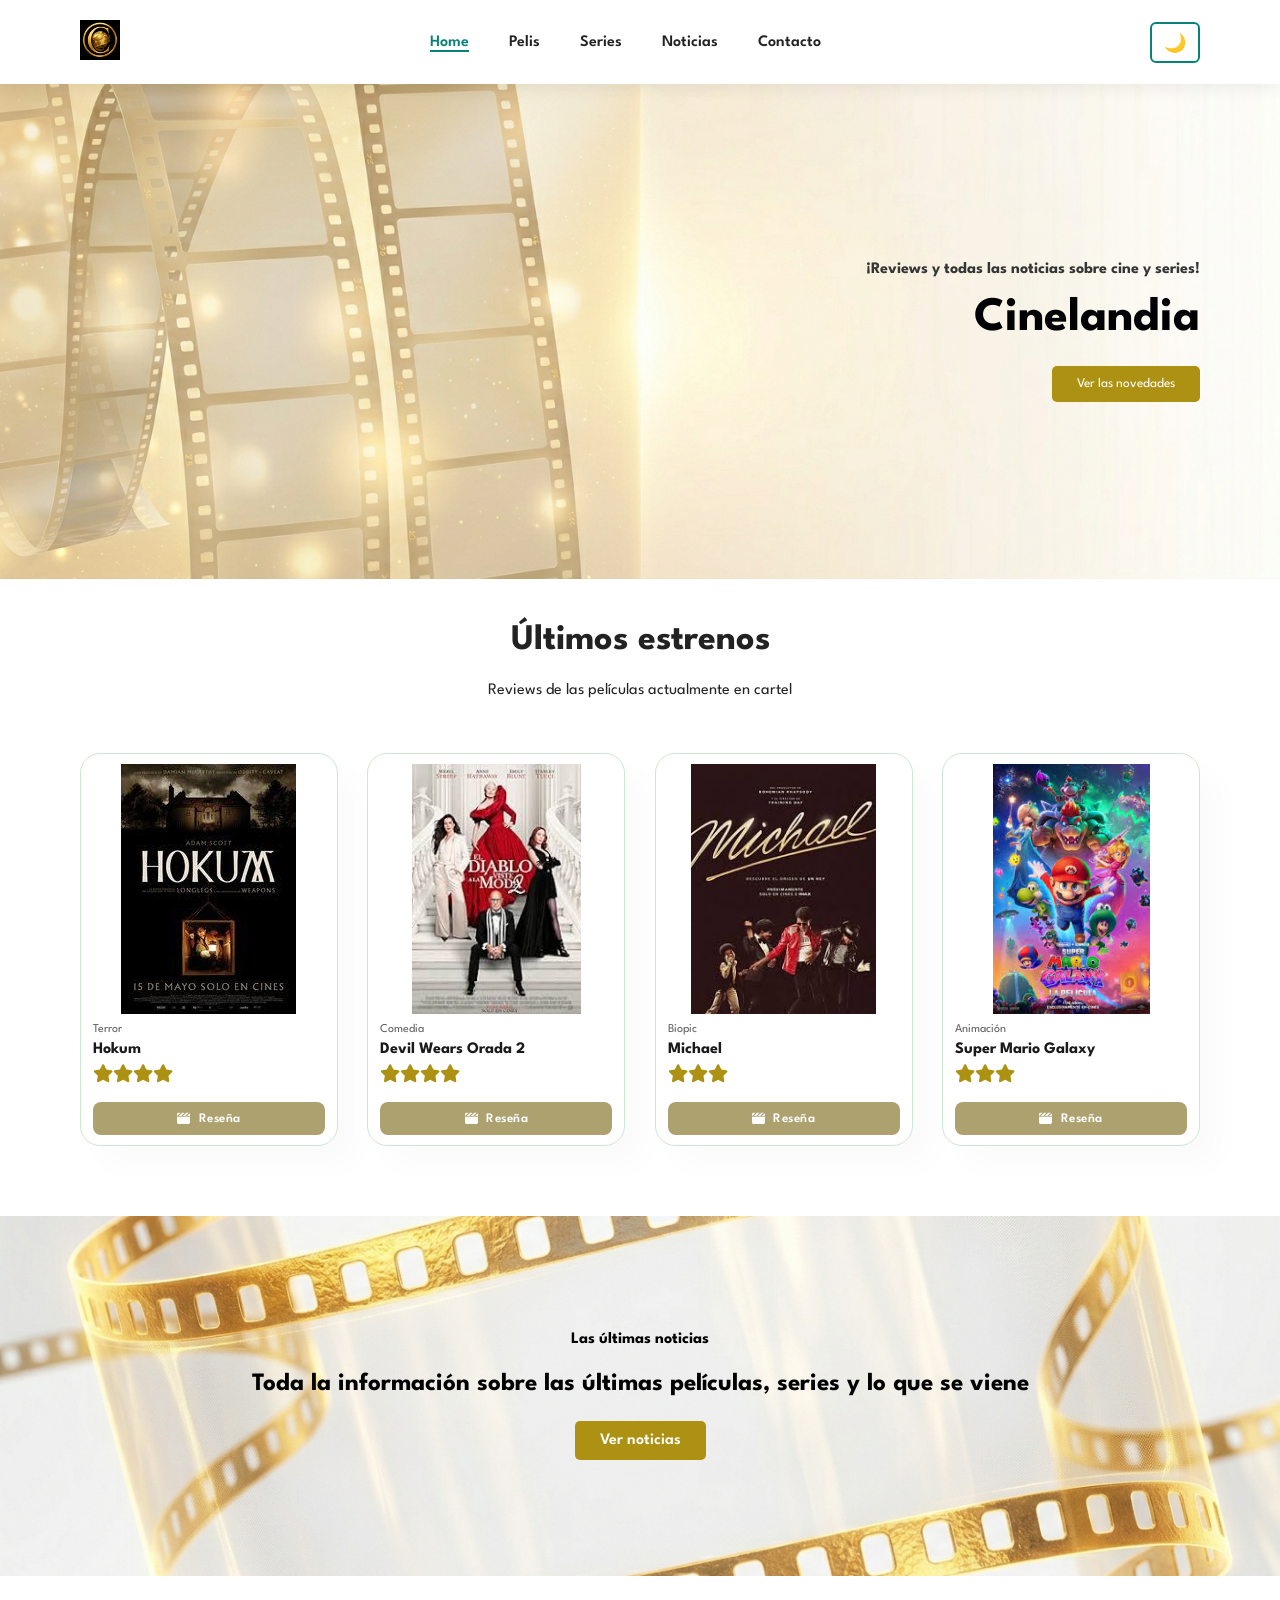
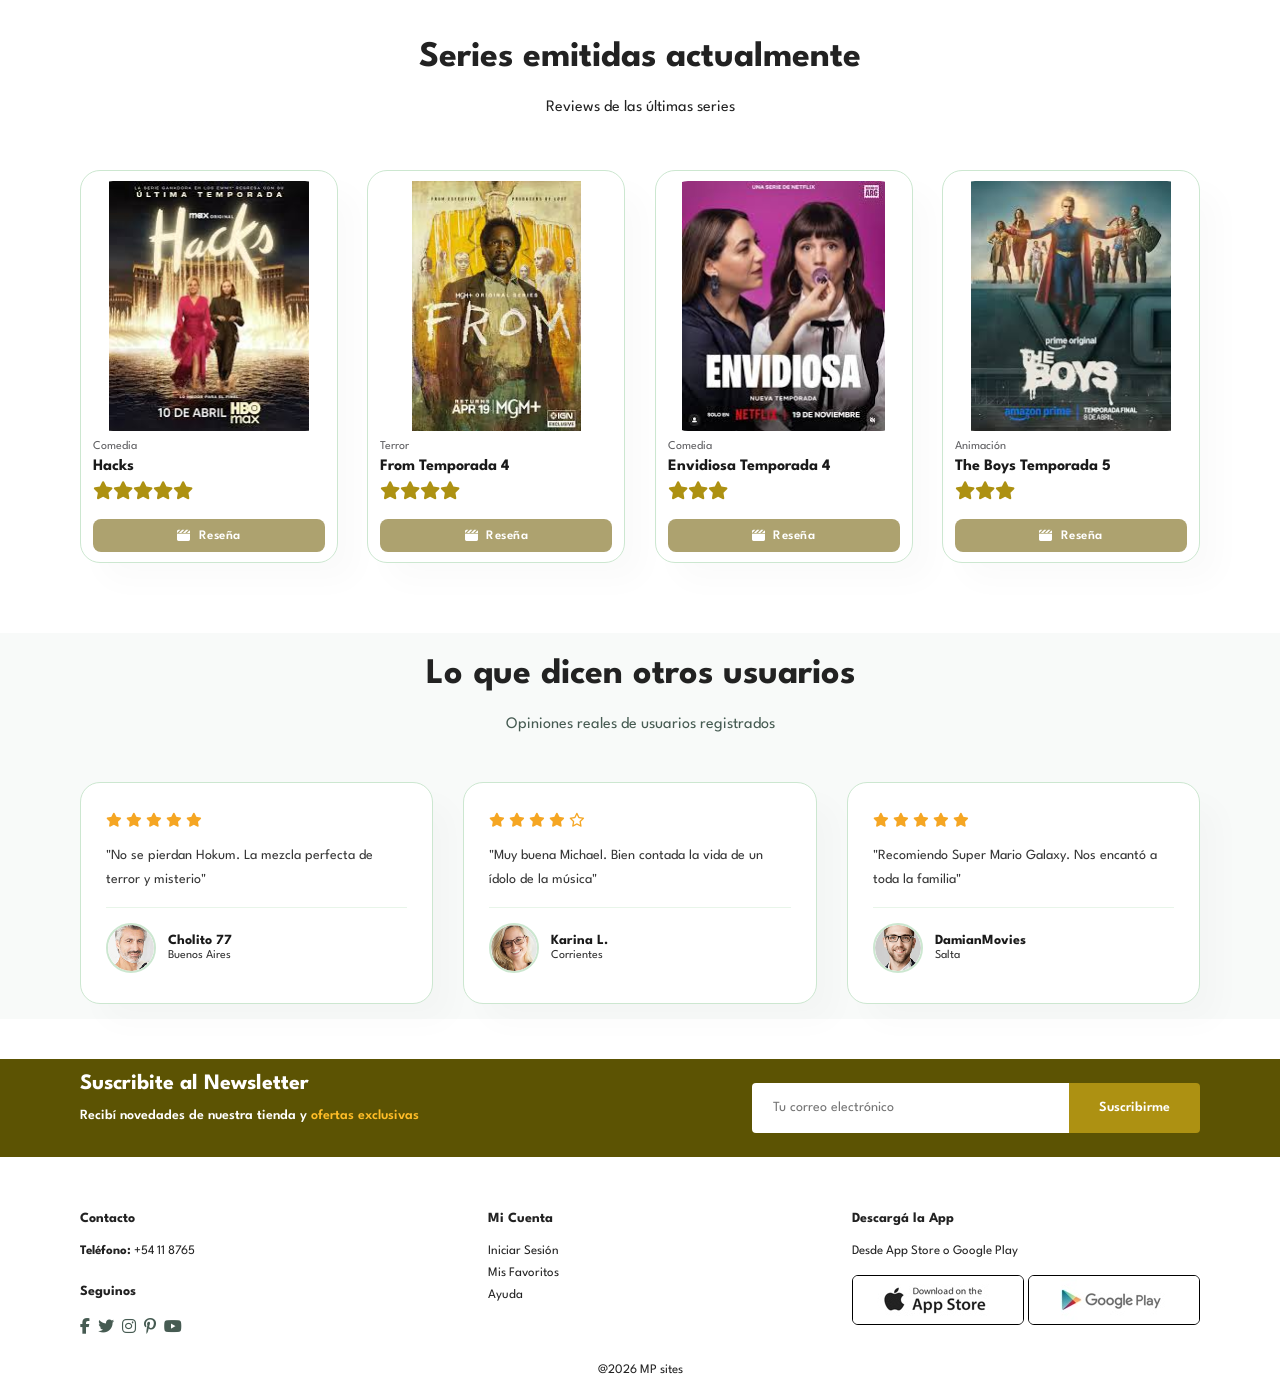
==== commit e729e4ba: "agregar link a botón" ====
--- a/index.html
+++ b/index.html
@@ -122,7 +122,7 @@
         <section class="banner section-m1">
             <h4>Las últimas noticias</h4>
             <h2>Toda la información sobre las últimas películas, series y lo que se viene</h2>
-            <button>Ver las noticias</button>
+            <a href="noticias/noticias.html" class="btn-noticias">Ver noticias</a>
         </section>
 
         <!-- ==================== SERIES ==================== -->
--- a/styles.css
+++ b/styles.css
@@ -10,6 +10,7 @@
     --bg: #ffffff;
     --surface: #f8f9fa;
     --header: #ffffff;
+    --header-text:#222;
     --text: #222222;
     --text-secondary: #555555;
     --primary: #088178;
@@ -23,6 +24,7 @@
     --bg: #121212;
     --surface: #1e1e1e;
     --header: #1b1b1b;
+    --header-text:#ffffff;
     --text: #f4f4f4;
     --text-secondary: #c0c0c0;
     --primary: #26a69a;
@@ -515,6 +517,22 @@
     color: #fff;
 }
 
+.btn-noticias{
+
+    display:inline-block;
+    padding:12px 25px;
+    background:#ad9112;
+    color:#fff;
+    text-decoration:none;
+    border-radius:5px;
+    transition:.3s;
+    font-weight:600;
+}
+
+.btn-noticias:hover{
+    background:#8a7502;
+}
+
 /* Responsive Banner */
 @media (max-width: 1200px) {
     .banner { padding: 0 60px; }
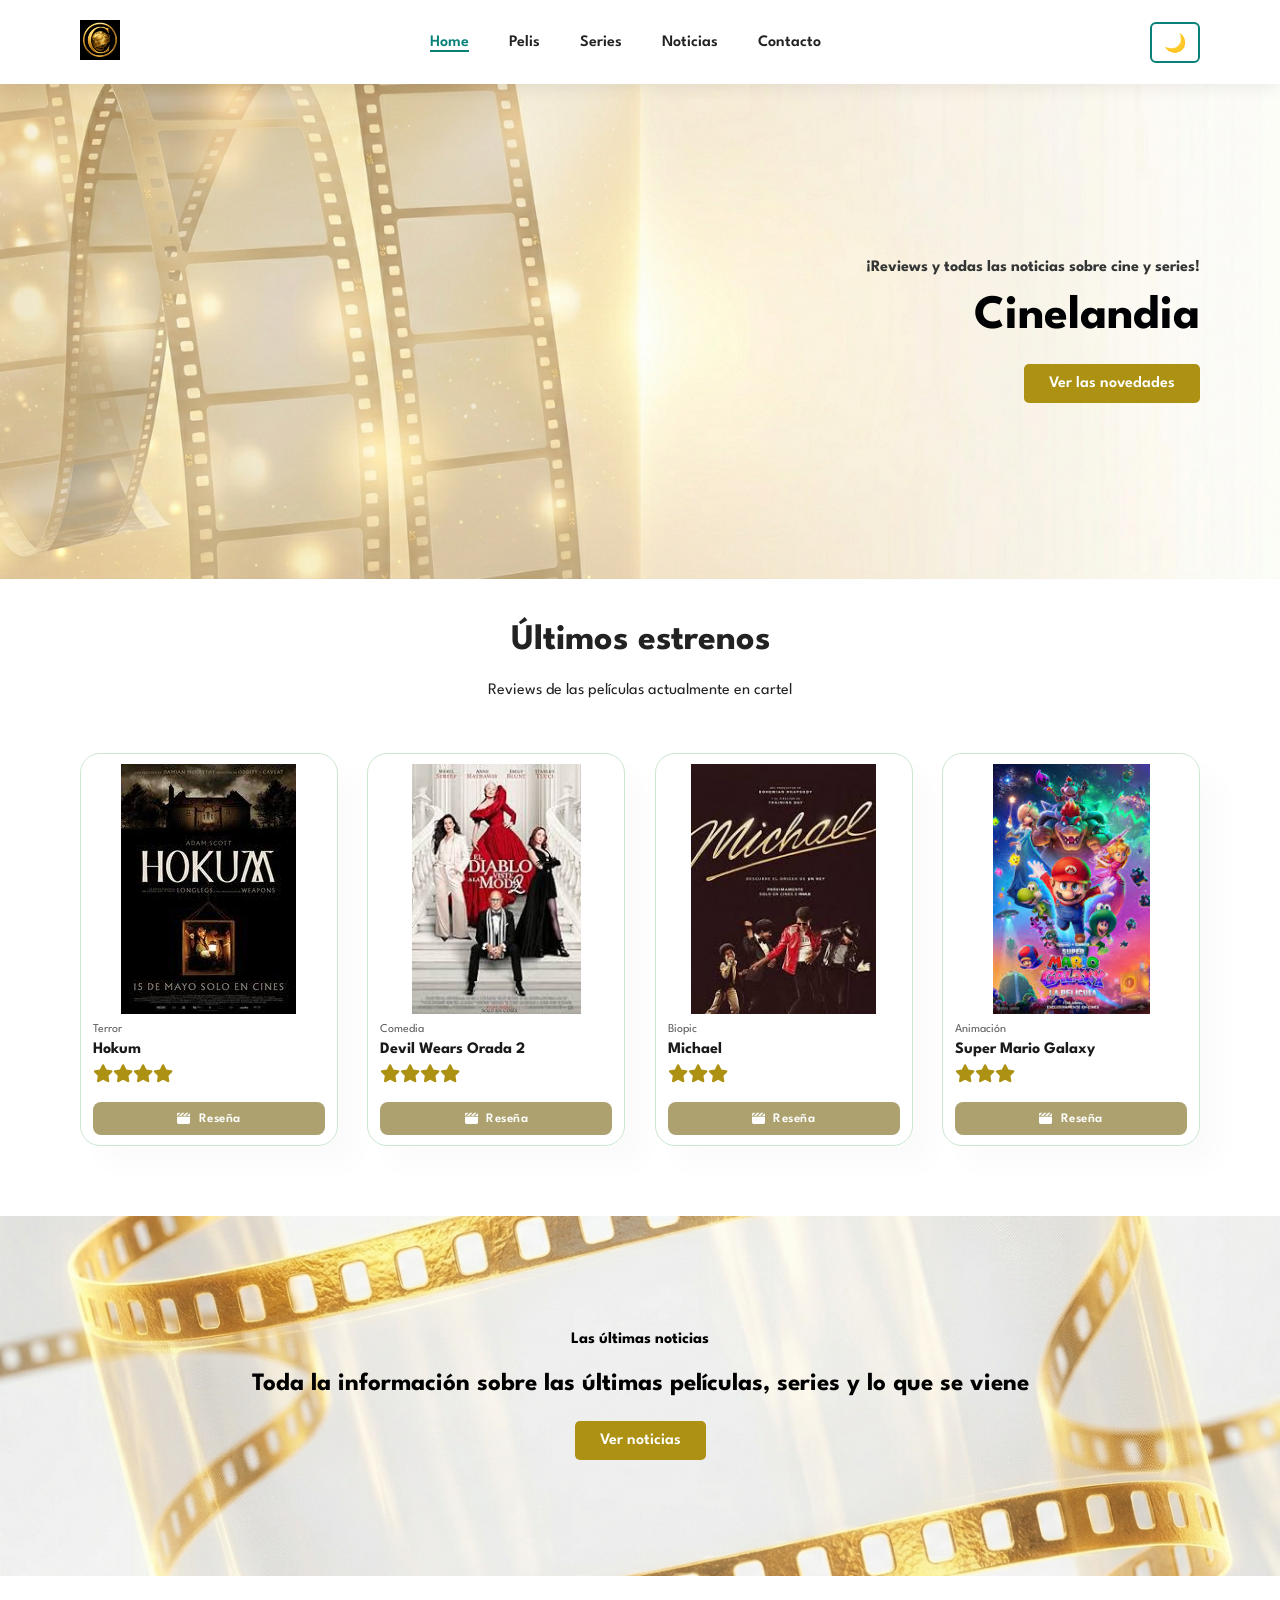
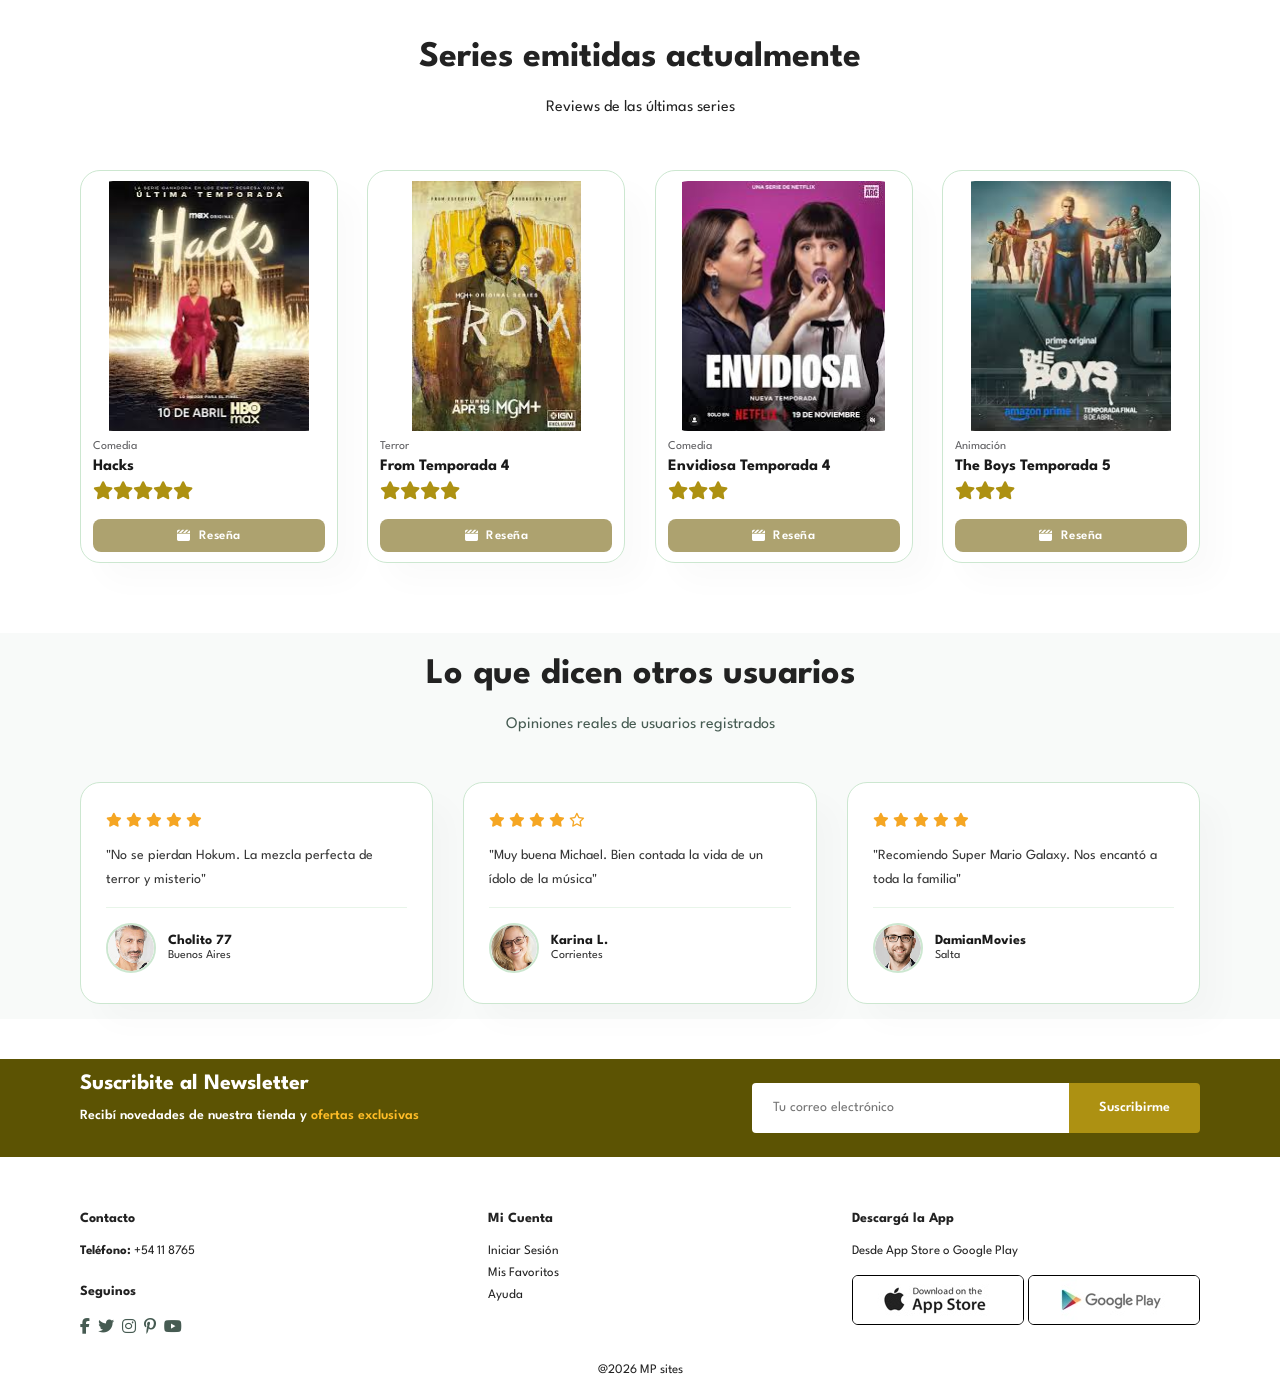
==== commit cdf06814: "ajustar botones index" ====
--- a/index.html
+++ b/index.html
@@ -55,7 +55,7 @@
             <div class="hero-content">
                 <h4>¡Reviews y todas las noticias sobre cine y series!</h4>
                 <h1>Cinelandia</h1>
-                <button>Ver las novedades</button>
+                <a href="noticias/noticias.html" class="btn-noticias">Ver las novedades</a>
             </div>
         </section>
 
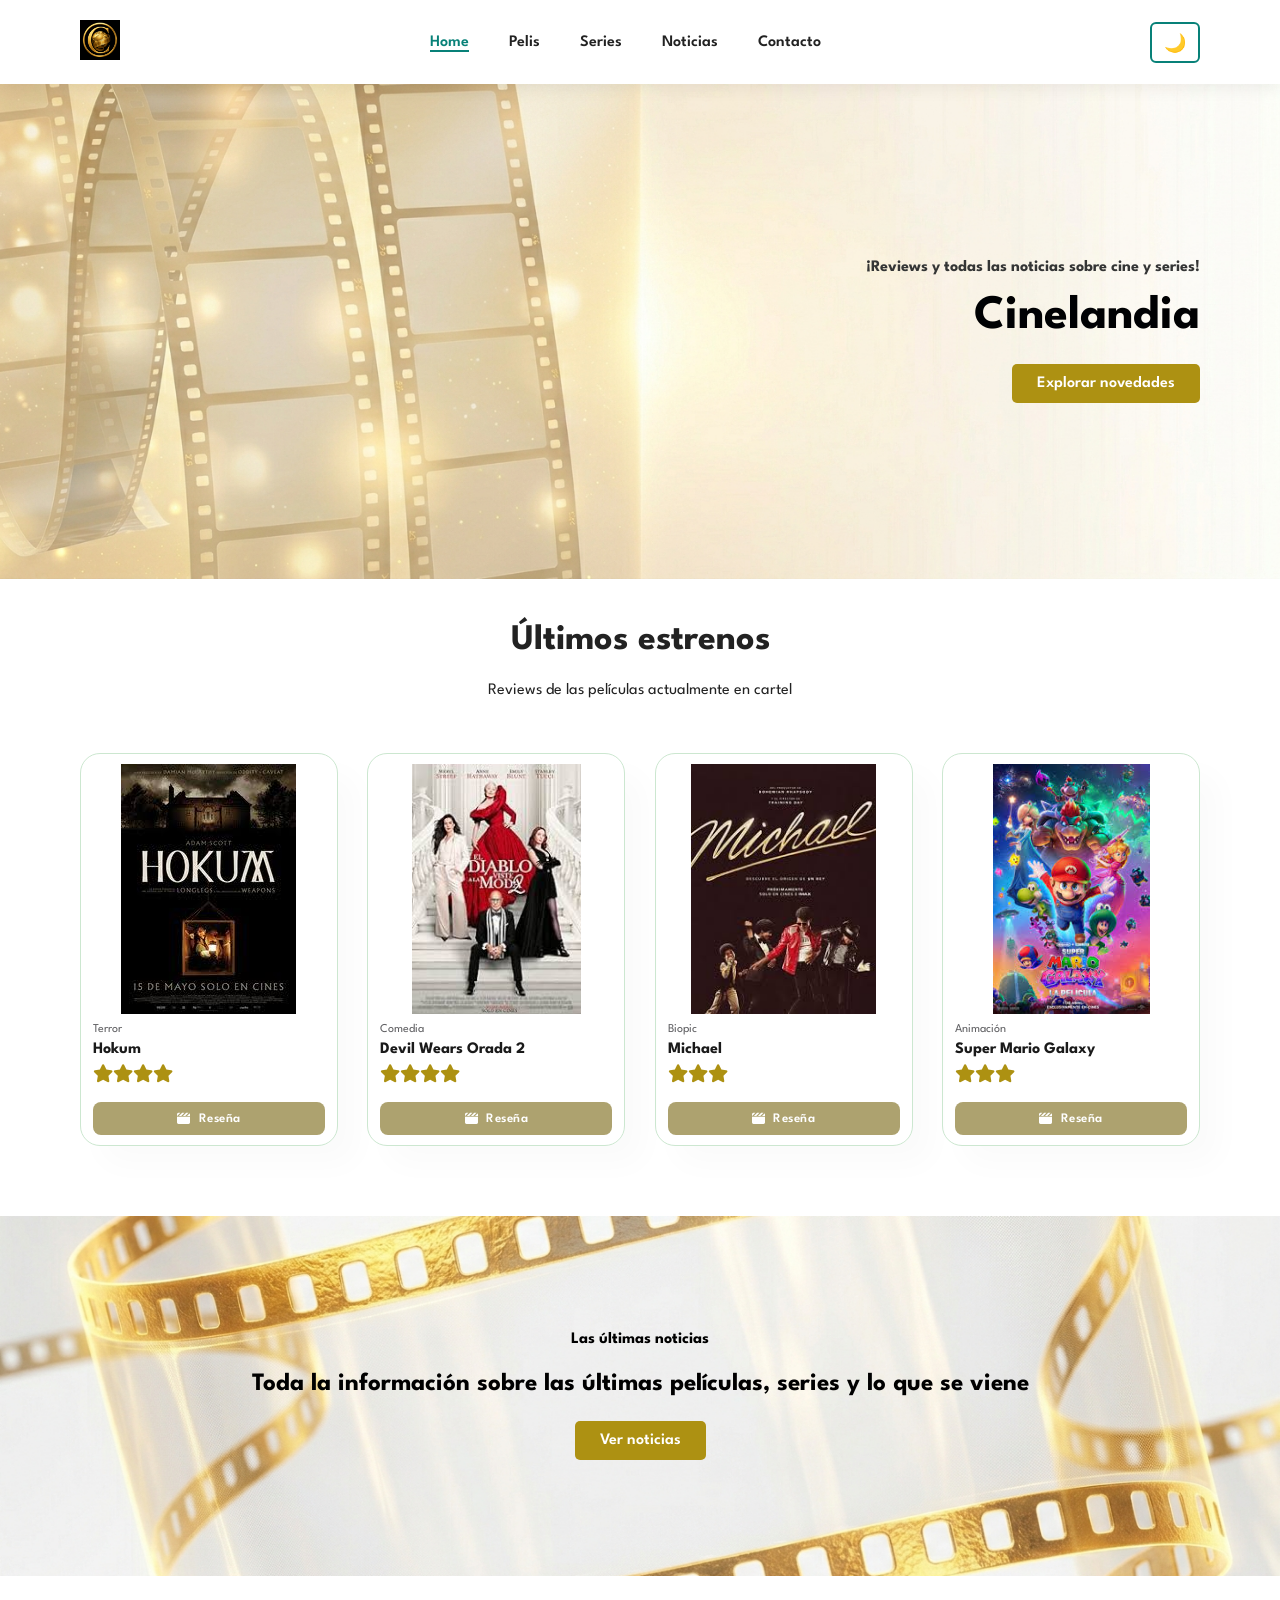
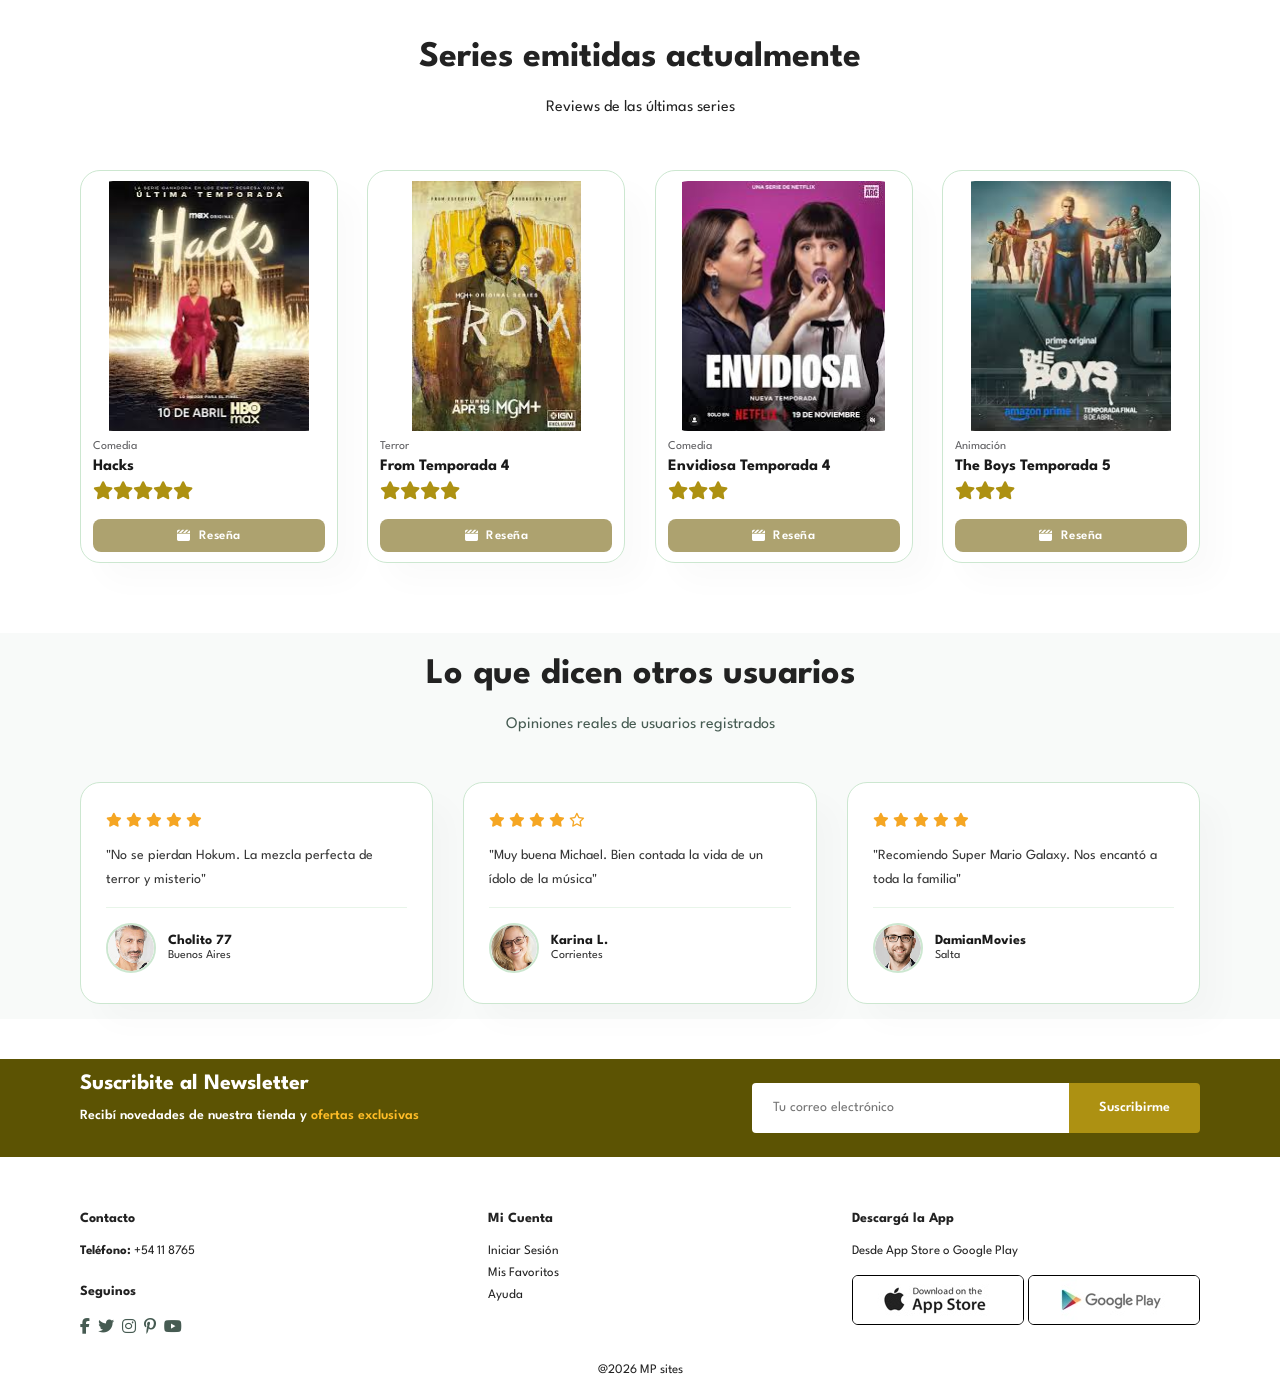
==== commit 4d4ba242: "re-prodrido estoy, ajustes a botones" ====
--- a/index.html
+++ b/index.html
@@ -43,7 +43,7 @@
             <a href="pages/carrito.html">
                 <i class="fa fa-shopping-bag" aria-hidden="true"></i>
             </a>
-            <i id="bar" class="fas fa-outdent"></i>
+            <i id="bar" class="fas fa-bars"></i>
         </div>
     </header>
 
@@ -55,7 +55,7 @@
             <div class="hero-content">
                 <h4>¡Reviews y todas las noticias sobre cine y series!</h4>
                 <h1>Cinelandia</h1>
-                <a href="noticias/noticias.html" class="btn-noticias">Ver las novedades</a>
+                <a href="noticias/noticias.html" class="btn-noticias">Explorar novedades</a>
             </div>
         </section>
 
